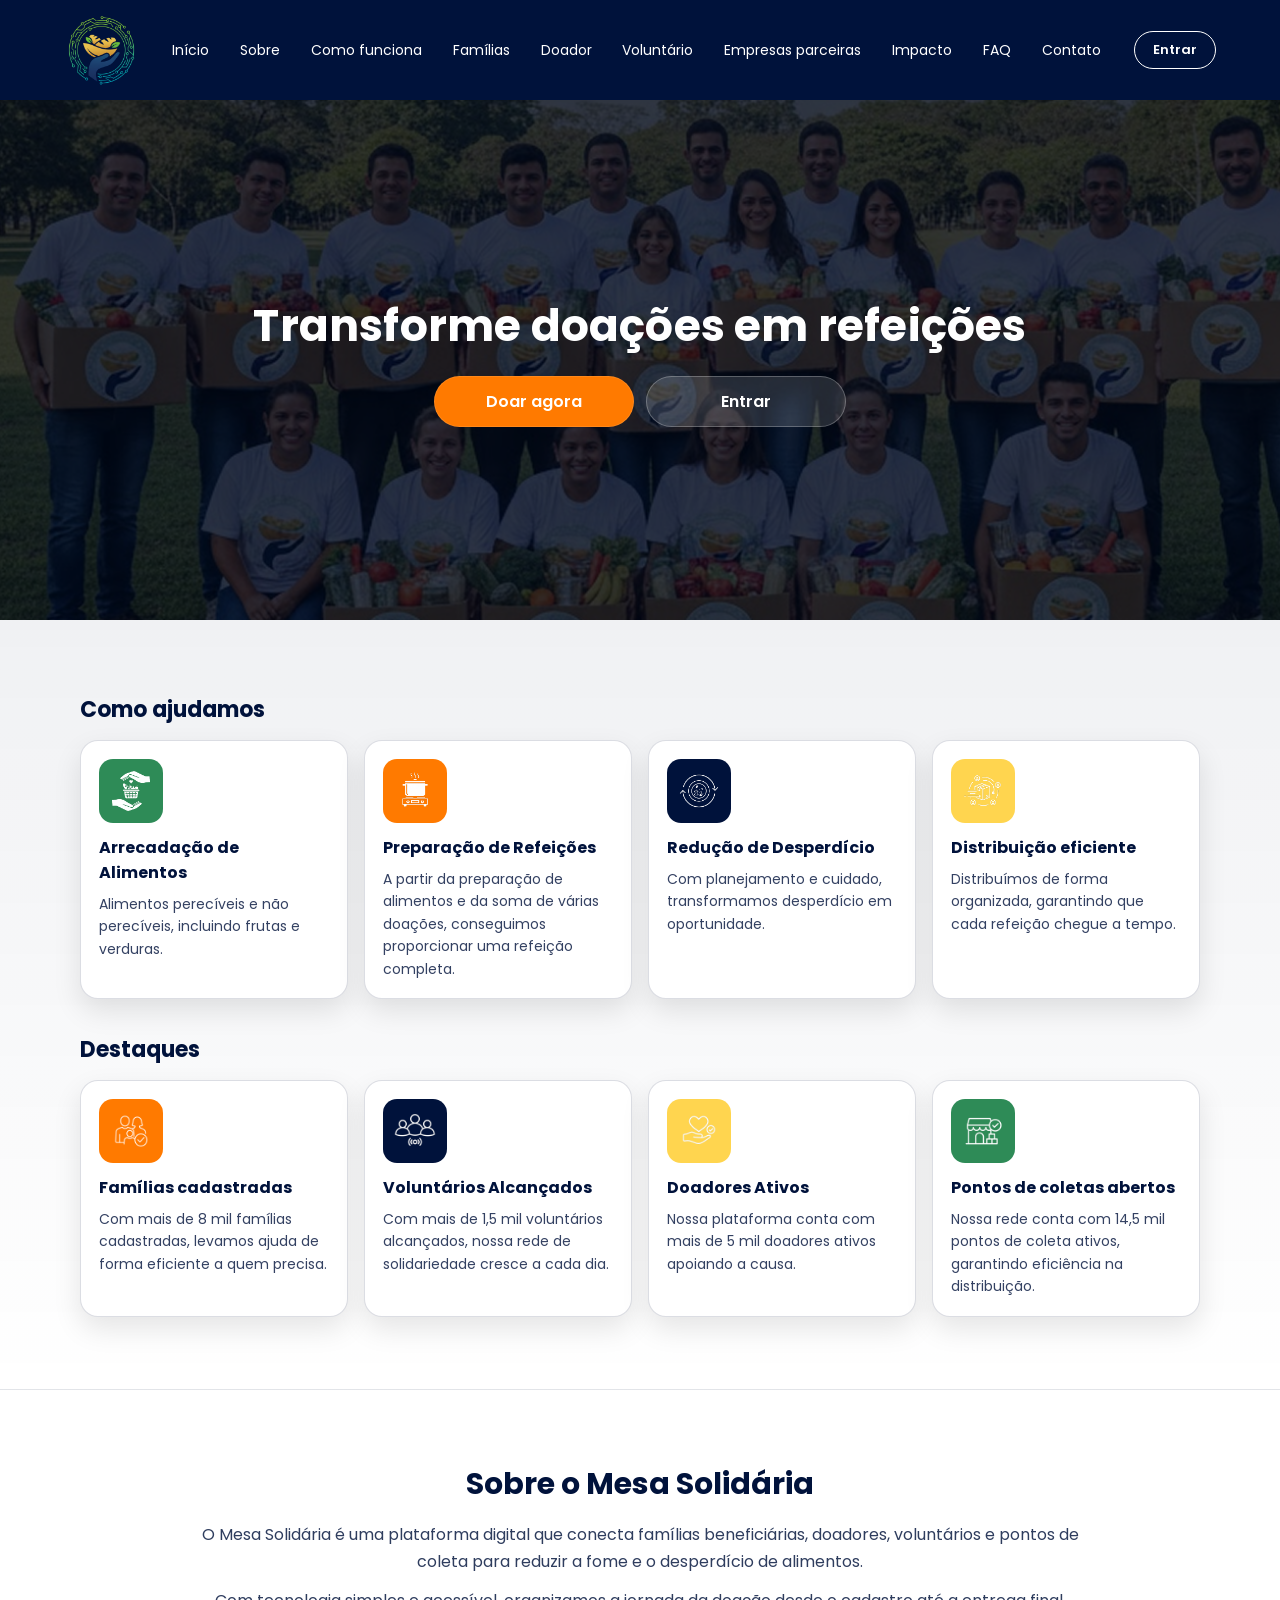
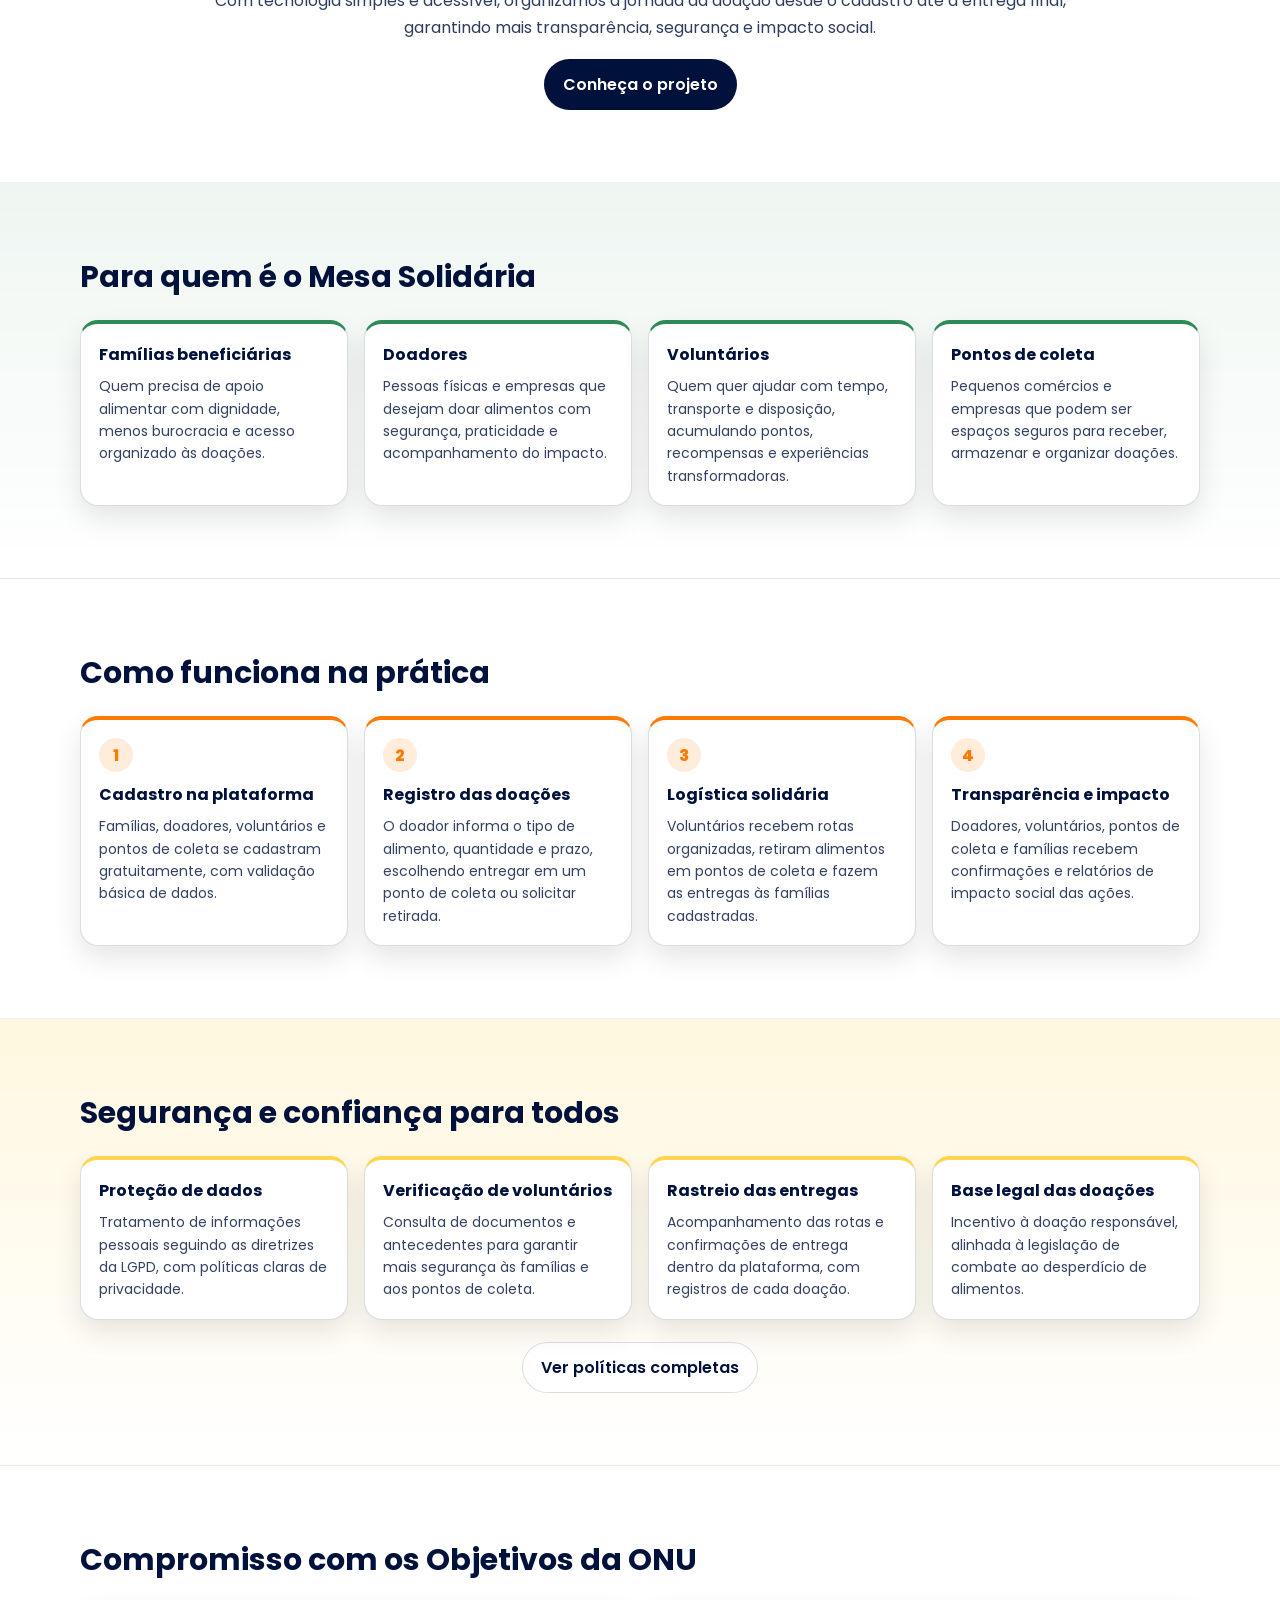
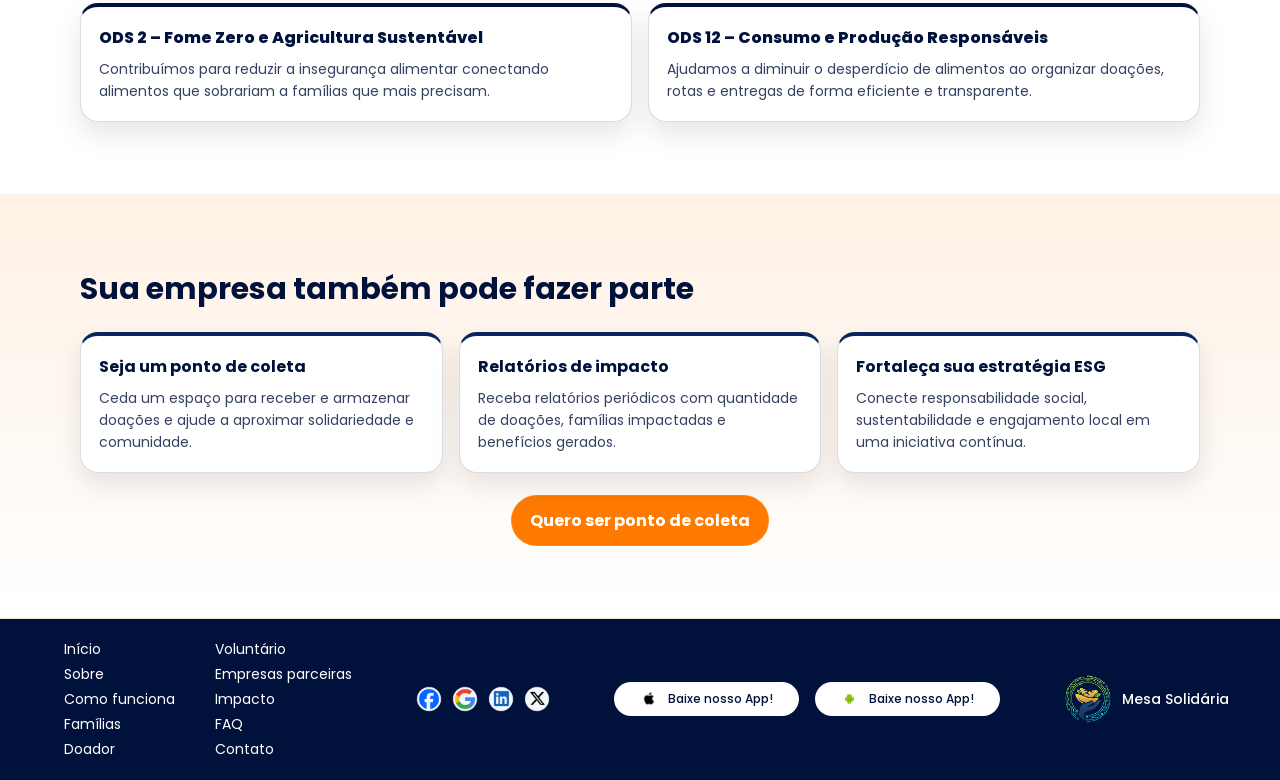
==== index.html @ a97e034a "atualizando" ====
<!DOCTYPE html>
<html lang="pt-br">
  <head>
    <meta charset="UTF-8" />
    <meta name="viewport" content="width=device-width, initial-scale=1.0" />
    <title>Inicio - Mesa Solidária</title>

    <link
      href="https://fonts.googleapis.com/css2?family=Poppins:wght@300;400;500;600;700&display=swap"
      rel="stylesheet"
    />
    <link rel="stylesheet" href="css/navbar.css" />
    <link rel="stylesheet" href="css/inicio.css" />
    <link rel="stylesheet" href="css/footer.css" />
    <link
      rel="icon"
      type="image/svg+xml"
      href="img/MESA SOLIDARIA - LOGO PRINCIPAL.svg"
    />
  </head>

  <body>
    <header class="cabecalho">
      <div class="conteiner-navbar">
        <div class="area-logo">
          <a href="inicio.html">
            <img
              src="img/MESA SOLIDARIA - LOGO PRINCIPAL.svg"
              alt="Logo Mesa Solidária"
              class="imagem-logo"
            />
          </a>
        </div>

        <nav class="menu">
          <a href="index.html" class="item-menu">Início</a>
          <a href="sobre.html" class="item-menu">Sobre</a>
          <a href="comoFunciona.html" class="item-menu">Como funciona</a>

          <a href="familia.html" class="item-menu">Famílias</a>
          <a href="doador.html" class="item-menu">Doador</a>
          <a href="voluntario.html" class="item-menu">Voluntário</a>
          <a href="empresaParceira.html" class="item-menu"
            >Empresas parceiras</a
          >

          <a href="impacto.html" class="item-menu">Impacto</a>
          <a href="faq.html" class="item-menu">FAQ</a>
          <a href="contato.html" class="item-menu">Contato</a>
        </nav>

       <div class="area-botao">
      <a class="botao-entrar" href="login.html">Entrar</a>

      <button class="botao-menu" type="button" aria-label="Abrir menu" aria-expanded="false">
        <span></span>
      </button>
    </div>
  </div>
</header>

    </header>

    <div class="pagina">
      <section class="secao-banner-inicial">
        <div class="fundo-banner-inicial">
          <img
            src="img/banner_inicio.png"
            alt="Grupo de voluntários segurando caixas de alimentos"
            class="imagem-banner-fundo"
          />

          <div class="sobreposicao-banner"></div>

          <div class="conteudo-banner-inicial">
            <h1 class="titulo-banner-inicial">
              Transforme doações em refeições
            </h1>

            <div class="grupo-botoes-banner">
              <a
                href=""
                id="botao-doar-agora"
                class="botao-banner botao-banner-principal"
              >
                Doar agora
              </a>

              <a href="login.html" class="botao-banner botao-banner-secundario">
                Entrar
              </a>
            </div>
          </div>
        </div>
      </section>

      <section class="secao-ajuda-destaques">
        <div class="conteiner-ajuda-destaques">
          <div class="bloco-ajudamos">
            <h2 class="titulo-bloco-ajuda">Como ajudamos</h2>

            <div class="grade-cartoes-ajuda">
              <article class="cartao-ajuda">
                <div class="icone-cartao icone-verde">
                  <img
                    src="img/icone_01.png"
                    alt=""
                    class="imagem-icone-cartao"
                  />
                </div>
                <h3 class="titulo-cartao">Arrecadação de Alimentos</h3>
                <p class="texto-cartao">
                  Alimentos perecíveis e não perecíveis, incluindo frutas e
                  verduras.
                </p>
              </article>

              <article class="cartao-ajuda">
                <div class="icone-cartao icone-laranja">
                  <img
                    src="img/icone_02.png"
                    alt=""
                    class="imagem-icone-cartao"
                  />
                </div>
                <h3 class="titulo-cartao">Preparação de Refeições</h3>
                <p class="texto-cartao">
                  A partir da preparação de alimentos e da soma de várias
                  doações, conseguimos proporcionar uma refeição completa.
                </p>
              </article>

              <article class="cartao-ajuda">
                <div class="icone-cartao icone-azul">
                  <img
                    src="img/icone_03.png"
                    alt=""
                    class="imagem-icone-cartao"
                  />
                </div>
                <h3 class="titulo-cartao">Redução de Desperdício</h3>
                <p class="texto-cartao">
                  Com planejamento e cuidado, transformamos desperdício em
                  oportunidade.
                </p>
              </article>

              <article class="cartao-ajuda">
                <div class="icone-cartao icone-amarelo">
                  <img
                    src="img/icone_04.png"
                    alt=""
                    class="imagem-icone-cartao"
                  />
                </div>
                <h3 class="titulo-cartao">Distribuição eficiente</h3>
                <p class="texto-cartao">
                  Distribuímos de forma organizada, garantindo que cada refeição
                  chegue a tempo.
                </p>
              </article>
            </div>
          </div>

          <div class="bloco-destaques">
            <h2 class="titulo-bloco-ajuda">Destaques</h2>

            <div class="grade-cartoes-ajuda">
              <article class="cartao-ajuda">
                <div class="icone-cartao icone-laranja">
                  <img
                    src="img/icone_05.png"
                    alt=""
                    class="imagem-icone-cartao"
                  />
                </div>
                <h3 class="titulo-cartao">Famílias cadastradas</h3>
                <p class="texto-cartao">
                  Com mais de 8 mil famílias cadastradas, levamos ajuda de forma
                  eficiente a quem precisa.
                </p>
              </article>

              <article class="cartao-ajuda">
                <div class="icone-cartao icone-azul">
                  <img
                    src="img/icone_06.png"
                    alt=""
                    class="imagem-icone-cartao"
                  />
                </div>
                <h3 class="titulo-cartao">Voluntários Alcançados</h3>
                <p class="texto-cartao">
                  Com mais de 1,5 mil voluntários alcançados, nossa rede de
                  solidariedade cresce a cada dia.
                </p>
              </article>

              <article class="cartao-ajuda">
                <div class="icone-cartao icone-amarelo">
                  <img
                    src="img/icone_07.png"
                    alt=""
                    class="imagem-icone-cartao"
                  />
                </div>
                <h3 class="titulo-cartao">Doadores Ativos</h3>
                <p class="texto-cartao">
                  Nossa plataforma conta com mais de 5 mil doadores ativos
                  apoiando a causa.
                </p>
              </article>

              <article class="cartao-ajuda">
                <div class="icone-cartao icone-verde">
                  <img
                    src="img/icone_08.png"
                    alt=""
                    class="imagem-icone-cartao"
                  />
                </div>
                <h3 class="titulo-cartao">Pontos de coletas abertos</h3>
                <p class="texto-cartao">
                  Nossa rede conta com 14,5 mil pontos de coleta ativos,
                  garantindo eficiência na distribuição.
                </p>
              </article>
            </div>
          </div>
        </div>
      </section>

      <section class="secao-sobre-mesa" id="doar">
        <div class="conteiner-sobre-mesa">
          <h2 class="titulo-secao">Sobre o Mesa Solidária</h2>

          <p class="texto-sobre-mesa">
            O Mesa Solidária é uma plataforma digital que conecta famílias
            beneficiárias, doadores, voluntários e pontos de coleta para reduzir
            a fome e o desperdício de alimentos.
          </p>

          <p class="texto-sobre-mesa">
            Com tecnologia simples e acessível, organizamos a jornada da doação
            desde o cadastro até a entrega final, garantindo mais transparência,
            segurança e impacto social.
          </p>

          <div class="area-botao-sobre">
            <a href="sobre.html" class="botao-sobre-mesa">
              Conheça o projeto
            </a>
          </div>
        </div>
      </section>

      <section class="secao-publicos">
        <div class="conteiner-publicos">
          <h2 class="titulo-secao">Para quem é o Mesa Solidária</h2>

          <div class="grade-publicos">
            <article class="cartao-publico">
              <h3 class="titulo-cartao-publico">Famílias beneficiárias</h3>
              <p class="texto-cartao-publico">
                Quem precisa de apoio alimentar com dignidade, menos burocracia
                e acesso organizado às doações.
              </p>
            </article>

            <article class="cartao-publico">
              <h3 class="titulo-cartao-publico">Doadores</h3>
              <p class="texto-cartao-publico">
                Pessoas físicas e empresas que desejam doar alimentos com
                segurança, praticidade e acompanhamento do impacto.
              </p>
            </article>

            <article class="cartao-publico">
              <h3 class="titulo-cartao-publico">Voluntários</h3>
              <p class="texto-cartao-publico">
                Quem quer ajudar com tempo, transporte e disposição, acumulando
                pontos, recompensas e experiências transformadoras.
              </p>
            </article>

            <article class="cartao-publico">
              <h3 class="titulo-cartao-publico">Pontos de coleta</h3>
              <p class="texto-cartao-publico">
                Pequenos comércios e empresas que podem ser espaços seguros para
                receber, armazenar e organizar doações.
              </p>
            </article>
          </div>
        </div>
      </section>

      <section class="secao-como-funciona">
        <div class="conteiner-como-funciona">
          <h2 class="titulo-secao">Como funciona na prática</h2>

          <div class="grade-passos-funcionamento">
            <article class="cartao-passo-funcionamento">
              <span class="etapa-passo">1</span>
              <h3 class="titulo-passo-funcionamento">Cadastro na plataforma</h3>
              <p class="texto-passo-funcionamento">
                Famílias, doadores, voluntários e pontos de coleta se cadastram
                gratuitamente, com validação básica de dados.
              </p>
            </article>

            <article class="cartao-passo-funcionamento">
              <span class="etapa-passo">2</span>
              <h3 class="titulo-passo-funcionamento">Registro das doações</h3>
              <p class="texto-passo-funcionamento">
                O doador informa o tipo de alimento, quantidade e prazo,
                escolhendo entregar em um ponto de coleta ou solicitar retirada.
              </p>
            </article>

            <article class="cartao-passo-funcionamento">
              <span class="etapa-passo">3</span>
              <h3 class="titulo-passo-funcionamento">Logística solidária</h3>
              <p class="texto-passo-funcionamento">
                Voluntários recebem rotas organizadas, retiram alimentos em
                pontos de coleta e fazem as entregas às famílias cadastradas.
              </p>
            </article>

            <article class="cartao-passo-funcionamento">
              <span class="etapa-passo">4</span>
              <h3 class="titulo-passo-funcionamento">
                Transparência e impacto
              </h3>
              <p class="texto-passo-funcionamento">
                Doadores, voluntários, pontos de coleta e famílias recebem
                confirmações e relatórios de impacto social das ações.
              </p>
            </article>
          </div>
        </div>
      </section>

      <section class="secao-seguranca">
        <div class="conteiner-seguranca">
          <h2 class="titulo-secao">Segurança e confiança para todos</h2>

          <div class="grade-seguranca">
            <article class="cartao-seguranca">
              <h3 class="titulo-cartao-seguranca">Proteção de dados</h3>
              <p class="texto-cartao-seguranca">
                Tratamento de informações pessoais seguindo as diretrizes da
                LGPD, com políticas claras de privacidade.
              </p>
            </article>

            <article class="cartao-seguranca">
              <h3 class="titulo-cartao-seguranca">
                Verificação de voluntários
              </h3>
              <p class="texto-cartao-seguranca">
                Consulta de documentos e antecedentes para garantir mais
                segurança às famílias e aos pontos de coleta.
              </p>
            </article>

            <article class="cartao-seguranca">
              <h3 class="titulo-cartao-seguranca">Rastreio das entregas</h3>
              <p class="texto-cartao-seguranca">
                Acompanhamento das rotas e confirmações de entrega dentro da
                plataforma, com registros de cada doação.
              </p>
            </article>

            <article class="cartao-seguranca">
              <h3 class="titulo-cartao-seguranca">Base legal das doações</h3>
              <p class="texto-cartao-seguranca">
                Incentivo à doação responsável, alinhada à legislação de combate
                ao desperdício de alimentos.
              </p>
            </article>
          </div>

          <div class="area-botao-politicas">
            <a href="faq.html" class="botao-politicas">
              Ver políticas completas
            </a>
          </div>
        </div>
      </section>

      <section class="secao-ods">
        <div class="conteiner-ods">
          <h2 class="titulo-secao">Compromisso com os Objetivos da ONU</h2>

          <div class="grade-ods">
            <article class="cartao-ods">
              <h3 class="titulo-cartao-ods">
                ODS 2 – Fome Zero e Agricultura Sustentável
              </h3>
              <p class="texto-cartao-ods">
                Contribuímos para reduzir a insegurança alimentar conectando
                alimentos que sobrariam a famílias que mais precisam.
              </p>
            </article>

            <article class="cartao-ods">
              <h3 class="titulo-cartao-ods">
                ODS 12 – Consumo e Produção Responsáveis
              </h3>
              <p class="texto-cartao-ods">
                Ajudamos a diminuir o desperdício de alimentos ao organizar
                doações, rotas e entregas de forma eficiente e transparente.
              </p>
            </article>
          </div>
        </div>
      </section>

      <section class="secao-empresas" id="entrar">
        <div class="conteiner-empresas">
          <h2 class="titulo-secao">Sua empresa também pode fazer parte</h2>

          <div class="grade-empresas">
            <article class="cartao-empresa">
              <h3 class="titulo-cartao-empresa">Seja um ponto de coleta</h3>
              <p class="texto-cartao-empresa">
                Ceda um espaço para receber e armazenar doações e ajude a
                aproximar solidariedade e comunidade.
              </p>
            </article>

            <article class="cartao-empresa">
              <h3 class="titulo-cartao-empresa">Relatórios de impacto</h3>
              <p class="texto-cartao-empresa">
                Receba relatórios periódicos com quantidade de doações, famílias
                impactadas e benefícios gerados.
              </p>
            </article>

            <article class="cartao-empresa">
              <h3 class="titulo-cartao-empresa">
                Fortaleça sua estratégia ESG
              </h3>
              <p class="texto-cartao-empresa">
                Conecte responsabilidade social, sustentabilidade e engajamento
                local em uma iniciativa contínua.
              </p>
            </article>
          </div>

          <div class="area-botao-empresas">
            <a href="empresaParceira.html" class="botao-empresas">
              Quero ser ponto de coleta
            </a>
          </div>
        </div>
      </section>
    </div>

    <footer class="rodape">
      <div class="conteiner-rodape">
        <div class="bloco-links">
          <div class="coluna-links">
            <a href="../../inicio.html" class="item-menu">Início</a>
            <a href="../../Sobre/sobre.html" class="item-menu">Sobre</a>
            <a href="../../Como_Funciona/como_funciona.html" class="item-menu">
              Como funciona
            </a>
            <a href="../../Familia/familia.html" class="item-menu">Famílias</a>
            <a href="../../doar/doar.html" class="item-menu">Doador</a>
          </div>

          <div class="coluna-links">
            <a href="../../voluntario/voluntario.html" class="item-menu">
              Voluntário
            </a>
            <a
              href="../../Empresa Parceira/empresa_parceira.html"
              class="item-menu"
            >
              Empresas parceiras
            </a>
            <a href="../../impacto/impacto.html" class="item-menu">Impacto</a>
            <a href="../../FAQ/faq.html" class="item-menu">FAQ</a>
            <a href="../../Contato/contato.html" class="item-menu">Contato</a>
          </div>
        </div>

        <div class="linha-vertical"></div>

        <div class="bloco-sociais">
          <a href="#" class="link-social">
            <img src="img/FACEBOOK.png" alt="Facebook" class="icone-social" />
          </a>
          <a href="#" class="link-social">
            <img src="img/GOOGLE.png" alt="Google" class="icone-social" />
          </a>
          <a href="#" class="link-social">
            <img src="img/LINKEDIN.png" alt="LinkedIn" class="icone-social" />
          </a>
          <a href="#" class="link-social">
            <img src="img/X.png" alt="X" class="icone-social" />
          </a>
        </div>

        <div class="linha-vertical"></div>

        <div class="bloco-apps">
          <button class="botao-app">
            <img src="img/apple.png" alt="Apple" class="icone-app" />
            <span class="texto-botao-app">Baixe nosso App!</span>
          </button>

          <button class="botao-app">
            <img src="img/android.png" alt="Android" class="icone-app" />
            <span class="texto-botao-app">Baixe nosso App!</span>
          </button>
        </div>

        <div class="linha-vertical"></div>

        <div class="bloco-logo-rodape">
          <img src="img/logo.png" alt="Mesa Solidária" class="logo-rodape" />
          <span class="texto-logo-rodape">Mesa Solidária</span>
        </div>
      </div>
    </footer>

    <script src="js/inicio.js"></script>
  </body>
</html>
---- css/navbar.css ----
html,
body {
    width: 100%;
}

:root {
    --altura-cabecalho: 100px;
}

* {
    font-family: "Poppins", sans-serif;
    box-sizing: border-box;
}

body {
    margin: 0;
    padding-top: var(--altura-cabecalho);
}

.cabecalho {
    background-color: #00123B;
    height: var(--altura-cabecalho);
    display: flex;
    align-items: center;
    justify-content: center;
    position: fixed;
    top: 0;
    left: 0;
    width: 100%;
    z-index: 1000;

    overflow-x: visible;
}

.conteiner-navbar {
    width: 100%;
    max-width: 1200px;
    display: flex;
    align-items: center;
    justify-content: space-between;
    padding: 0 24px;
    min-width: 0;
}

.area-logo {
    display: flex;
    align-items: center;
    flex-shrink: 0;
}

.imagem-logo {
    height: 75px;
    object-fit: contain;
    display: block;
}

.menu {
    display: flex;
    align-items: center;
    flex: 1;
    justify-content: space-evenly;
    gap: 28px;
    margin: 0 40px;
    min-width: 0;
}

.item-menu {
    color: #FFFFFF;
    font-size: 15px;
    text-decoration: none;
    white-space: nowrap;
    font-weight: 400;
}

.item-menu:hover {
    opacity: 0.8;
}

.area-botao {
    display: flex;
    align-items: center;
    justify-content: flex-end;
    gap: 12px;
    flex-shrink: 0;
}

.botao-entrar {
    background-color: transparent;
    color: #FFFFFF;
    border: 1.8px solid #FFFFFF;
    border-radius: 999px;
    padding: 8px 26px;
    font-size: 13px;
    font-weight: 600;
    cursor: pointer;
    transition: 0.2s ease;

    display: inline-flex;
    align-items: center;
    justify-content: center;
    text-decoration: none;
}

.botao-entrar:hover {
    background-color: #2E8B57;
    border-color: #2E8B57;
    color: #FFFFFF;
    box-shadow: 0 6px 18px rgba(0, 0, 0, 0.25);
}

.botao-entrar:focus-visible {
    outline: 2px solid #FFD54F;
    outline-offset: 2px;
}

.botao-menu {
    display: none;
    /* aparece só no responsivo */
    align-items: center;
    justify-content: center;
    width: 44px;
    height: 44px;
    border: 1.8px solid rgba(255, 255, 255, 0.55);
    background: transparent;
    border-radius: 12px;
    cursor: pointer;
}

.botao-menu span {
    width: 20px;
    height: 2px;
    background: #FFFFFF;
    position: relative;
    display: block;
    border-radius: 999px;
}

.botao-menu span::before,
.botao-menu span::after {
    content: "";
    position: absolute;
    left: 0;
    width: 20px;
    height: 2px;
    background: #FFFFFF;
    border-radius: 999px;
}

.botao-menu span::before {
    top: -6px;
}

.botao-menu span::after {
    top: 6px;
}

@media (max-width: 1600px) {
    .menu {
        gap: 16px;
        margin: 0 18px;
    }

    .item-menu {
        font-size: 14px;
    }

    .botao-entrar {
        padding: 8px 18px;
    }
}

@media (max-width: 1200px) {

    html,
    body {
        overflow-x: hidden;
        /* evita arrastar pro lado */
    }

    .cabecalho {
        overflow-x: clip;
        /* corta qualquer sobra no responsivo */
    }

    :root {
        --altura-cabecalho: 90px;
    }

    .conteiner-navbar {
        padding: 0 16px;
    }

    .imagem-logo {
        height: 64px;
    }

    .botao-menu {
        display: inline-flex;
    }

    /* some o menu horizontal */
    .menu {
        display: none;
        margin: 0;
    }

    /* menu aberto vira painel */
    .menu.ativo {
        display: flex;
        position: fixed;
        top: var(--altura-cabecalho);
        left: 0;
        right: 0;
        width: 100%;
        z-index: 1100;

        flex-direction: column;
        align-items: flex-start;
        gap: 10px;

        padding: 14px 16px;
        background: #00123B;
        border-top: 1px solid rgba(255, 255, 255, 0.12);

        max-height: calc(100vh - var(--altura-cabecalho));
        overflow-y: auto;
    }

    .menu.ativo .item-menu {
        width: 100%;
        padding: 10px 12px;
        border-radius: 12px;
        white-space: normal;
        font-size: 15px;
    }

    .menu.ativo .item-menu:hover {
        background: rgba(255, 255, 255, 0.10);
        opacity: 1;
    }

    .botao-entrar {
        padding: 8px 18px;
    }
}

@media (max-width: 600px) {
    :root {
        --altura-cabecalho: 80px;
    }

    .imagem-logo {
        height: 56px;
    }

    .botao-entrar {
        padding: 8px 14px;
        font-size: 12px;
    }

    .botao-menu {
        width: 42px;
        height: 42px;
    }
}
---- css/inicio.css ----
:root{
  --azul:#00123B;--azul-2:#0A245F;--verde:#2E8B57;--laranja:#FF7A00;--amarelo:#FFD54F;
  --fundo:#FFF;--texto:#00123B;--borda:rgba(0,18,59,.14);--sombra:0 12px 28px rgba(0,0,0,.10);
  --tinta-azul:rgba(0,18,59,.06);--tinta-verde:rgba(46,139,87,.08);--tinta-laranja:rgba(255,122,0,.10);--tinta-amarelo:rgba(255,213,79,.18);
}

html{scroll-behavior:smooth;scroll-padding-top:80px}
body{margin:0;font-family:"Poppins",sans-serif;color:var(--texto);background:var(--fundo)}
.pagina,.secao-banner-inicial{width:100%}

.fundo-banner-inicial{position:relative;width:100%;min-height:520px;display:flex;align-items:center;justify-content:center;overflow:hidden}
.imagem-banner-fundo{position:absolute;inset:0;width:100%;height:100%;object-fit:cover}
.sobreposicao-banner{position:absolute;inset:0;background:rgba(0,0,0,.5)}
.conteudo-banner-inicial{position:relative;z-index:2;width:min(1120px,calc(100% - 48px));text-align:center;color:#fff;padding:64px 0}
.titulo-banner-inicial{margin:0 0 18px;font-size:clamp(28px,5vw,44px);font-weight:700;letter-spacing:.2px}
.grupo-botoes-banner{display:flex;gap:12px;justify-content:center;flex-wrap:wrap;margin-top:16px}
.botao-banner{width:200px;display:inline-flex;align-items:center;justify-content:center;padding:12px 18px;border-radius:999px;text-decoration:none;font-weight:600;transition:transform .18s ease,background-color .18s ease,color .18s ease;border:1px solid rgba(255,255,255,.25)}
.botao-banner:hover{transform:translateY(-1px)}
.botao-banner-principal{background:var(--laranja);color:#fff;border-color:rgba(255,255,255,.1)}
.botao-banner-principal:hover{background:#e86f00}
.botao-banner-secundario{background:rgba(255,255,255,.14);color:#fff}
.botao-banner-secundario:hover{background:rgba(0,18,59,.06)}

.titulo-secao{margin:0 0 14px;font-size:clamp(22px,3vw,30px);font-weight:700;color:var(--azul)}
.texto-secao,.texto-sobre-mesa{margin:0 0 12px;line-height:1.7;color:rgba(0,18,59,.82)}

.secao-ajuda-destaques,.secao-publicos,.secao-seguranca,.secao-empresas{
  padding:72px 0;background-color:transparent;
  border-top:1px solid rgba(0,18,59,.06);border-bottom:1px solid rgba(0,18,59,.06)
}
.secao-ajuda-destaques{background-image:linear-gradient(180deg,var(--tinta-azul),rgba(255,255,255,0))}
.secao-publicos{background-image:linear-gradient(180deg,var(--tinta-verde),rgba(255,255,255,0))}
.secao-seguranca{background-image:linear-gradient(180deg,var(--tinta-amarelo),rgba(255,255,255,0))}
.secao-empresas{background-image:linear-gradient(180deg,var(--tinta-laranja),rgba(255,255,255,0))}

.secao-sobre-mesa,.secao-como-funciona,.secao-ods{padding:72px 0}

.conteiner-ajuda-destaques,.conteiner-publicos,.conteiner-como-funciona,.conteiner-seguranca,.conteiner-ods,.conteiner-empresas{
  width:min(1120px,calc(100% - 48px));margin:0 auto
}
.conteiner-ajuda-destaques{display:grid;grid-template-columns:1fr;gap:34px}
.conteiner-sobre-mesa{width:min(900px,calc(100% - 48px));margin:0 auto;text-align:center}

.titulo-bloco-ajuda{margin:0 0 14px;font-size:22px;font-weight:700;color:var(--azul)}

.grade-cartoes-ajuda,.grade-publicos,.grade-passos-funcionamento,.grade-seguranca{
  margin-top:20px;display:grid;grid-template-columns:repeat(4,minmax(0,1fr));gap:16px
}
.grade-cartoes-ajuda{margin-top:0}
.grade-ods{margin-top:20px;display:grid;grid-template-columns:repeat(2,minmax(0,1fr));gap:16px}
.grade-empresas{margin-top:20px;display:grid;grid-template-columns:repeat(3,minmax(0,1fr));gap:16px}

.cartao-ajuda,.cartao-publico,.cartao-passo-funcionamento,.cartao-seguranca,.cartao-ods,.cartao-empresa{
  background:#fff;border-radius:18px;padding:18px;border:1px solid var(--borda);box-shadow:var(--sombra);
  transition:transform .2s ease,box-shadow .2s ease
}
.cartao-ajuda{cursor:pointer;position:relative;overflow:hidden;transform-style:preserve-3d}
.cartao-ajuda:hover,.cartao-publico:hover,.cartao-passo-funcionamento:hover,.cartao-seguranca:hover,.cartao-empresa:hover{
  transform:translateY(-2px);box-shadow:0 18px 40px rgba(0,0,0,.10)
}

.cartao-publico{border-top:4px solid var(--verde)}
.cartao-passo-funcionamento{border-top:4px solid var(--laranja)}
.cartao-seguranca{border-top:4px solid var(--amarelo)}
.cartao-ods{border-top:4px solid var(--azul)}
.cartao-empresa{border-top:4px solid var(--azul-2)}

.icone-cartao{
  width:64px;height:64px;border-radius:14px;display:flex;align-items:center;justify-content:center;
  padding:0;line-height:0;overflow:hidden;margin-bottom:12px
}
.icone-verde{background:var(--verde)!important}
.icone-laranja{background:var(--laranja)!important}
.icone-azul{background:var(--azul)!important}
.icone-amarelo{background:var(--amarelo)!important}
.imagem-icone-cartao{width:52px;height:52px;display:block;object-fit:contain}

.titulo-cartao,.titulo-cartao-publico,.titulo-passo-funcionamento,.titulo-cartao-seguranca,.titulo-cartao-empresa{
  margin:0 0 8px;font-size:16px;font-weight:700;color:var(--azul)
}
.titulo-cartao-ods{margin:0 0 8px;font-size:16px;font-weight:800;color:var(--azul)}
.texto-cartao,.texto-cartao-publico,.texto-passo-funcionamento,.texto-cartao-seguranca,.texto-cartao-ods,.texto-cartao-empresa{
  margin:0;line-height:1.6;color:rgba(0,18,59,.80);font-size:14px
}

.cartao-ajuda.virado{transform:rotateY(180deg)}

.area-botao-sobre{margin-top:18px}
.botao-sobre-mesa{
  display:inline-flex;align-items:center;justify-content:center;padding:12px 18px;border-radius:999px;
  background:var(--azul);color:#fff;text-decoration:none;font-weight:600;border:1px solid rgba(0,18,59,.10);
  transition:transform .18s ease,background-color .18s ease
}
.botao-sobre-mesa:hover{transform:translateY(-1px);background:var(--azul-2)}

.etapa-passo{
  display:inline-flex;width:34px;height:34px;border-radius:999px;align-items:center;justify-content:center;
  font-weight:800;background:rgba(255,122,0,.14);color:var(--laranja);margin-bottom:10px
}

.area-botao-politicas,.area-botao-empresas{margin-top:22px;text-align:center}
.botao-politicas{
  display:inline-flex;align-items:center;justify-content:center;padding:12px 18px;border-radius:999px;
  text-decoration:none;font-weight:600;border:1px solid var(--borda);color:var(--azul);background:#fff;
  transition:transform .18s ease,background-color .18s ease
}
.botao-politicas:hover{transform:translateY(-1px);background:rgba(0,18,59,.06)}
.botao-empresas{
  display:inline-flex;align-items:center;justify-content:center;padding:12px 18px;border-radius:999px;
  background:var(--laranja);color:#fff;text-decoration:none;font-weight:700;border:1px solid rgba(255,255,255,.10);
  transition:transform .18s ease,background-color .18s ease
}
.botao-empresas:hover{transform:translateY(-1px);background:#e86f00}

.cartao-ajuda,.cartao-publico,.cartao-passo-funcionamento,.cartao-seguranca,.cartao-ods,.cartao-empresa{
  opacity:0;transform:translateY(14px);transition:opacity .55s ease,transform .55s ease
}
.visivel{opacity:1!important;transform:translateY(0)!important}

.confete{position:absolute;width:10px;height:10px;border-radius:3px;pointer-events:none;animation:confete-explodir .8s ease-out forwards}
@keyframes confete-explodir{to{transform:translate(var(--confete-x),var(--confete-y)) rotate(var(--confete-rotacao));opacity:0}}

a:focus-visible,button:focus-visible{outline:3px solid rgba(255,122,0,.45);outline-offset:3px;border-radius:999px}

@media (min-width:601px) and (max-width:1024px){
  .conteudo-banner-inicial{padding:56px 0}
  .conteiner-ajuda-destaques,.conteiner-publicos,.conteiner-como-funciona,.conteiner-seguranca,.conteiner-ods,.conteiner-empresas{width:min(1120px,calc(100% - 40px))}
  .secao-ajuda-destaques,.secao-sobre-mesa,.secao-publicos,.secao-como-funciona,.secao-seguranca,.secao-ods,.secao-empresas{padding:56px 0}
  .grade-cartoes-ajuda,.grade-publicos,.grade-passos-funcionamento,.grade-seguranca{grid-template-columns:repeat(2,minmax(0,1fr))}
  .grade-empresas{grid-template-columns:repeat(2,minmax(0,1fr))}
  .grade-ods{grid-template-columns:repeat(2,minmax(0,1fr))}
}

@media (max-width:600px){
  html{scroll-padding-top:72px}
  .conteudo-banner-inicial{width:calc(100% - 32px);padding:44px 0}
  .fundo-banner-inicial{min-height:420px}
  .grupo-botoes-banner{flex-direction:column;align-items:center;gap:10px}
  .botao-banner{width:min(320px,100%)}
  .conteiner-ajuda-destaques,.conteiner-publicos,.conteiner-como-funciona,.conteiner-seguranca,.conteiner-ods,.conteiner-empresas,.conteiner-sobre-mesa{width:calc(100% - 32px)}
  .secao-ajuda-destaques,.secao-sobre-mesa,.secao-publicos,.secao-como-funciona,.secao-seguranca,.secao-ods,.secao-empresas{padding:44px 0}
  .grade-cartoes-ajuda,.grade-publicos,.grade-passos-funcionamento,.grade-seguranca,.grade-empresas,.grade-ods{grid-template-columns:1fr;gap:12px}
  .cartao-ajuda,.cartao-publico,.cartao-passo-funcionamento,.cartao-seguranca,.cartao-ods,.cartao-empresa{padding:16px;border-radius:16px}
  .icone-cartao{width:56px;height:56px}
  .imagem-icone-cartao{width:28px;height:28px}
}
---- css/footer.css ----
html,
body {
    height: 100%;
    margin: 0;
}

.pagina {
    min-height: 100vh;
    display: flex;
    flex-direction: column;
}

/* FOOTER */

.rodape {
    margin-top: auto;
    background-color: #00123B;
    padding: 20px 0;
}

.conteiner-rodape {
    max-width: 1200px;
    margin: 0 auto;
    display: flex;
    align-items: center;
    justify-content: space-between;
    gap: 32px;
    padding: 0 24px;
}

.bloco-links {
    display: flex;
    gap: 40px;
    color: #FFFFFF;
    font-size: 12px;
}

.coluna-links {
    display: flex;
    flex-direction: column;
    gap: 4px;
}

.link-rodape {
    color: #FFFFFF;
    text-decoration: none;
    font-size: 12px;
}

.link-rodape:hover {
    opacity: 0.8;
}

.linha-vertical {
    width: 1px;
    height: 56px;
    background-color: rgba(255, 255, 255, 0.25);
}

.bloco-sociais {
    display: flex;
    align-items: center;
    gap: 10px;
}

.link-social {
    display: inline-flex;
}

.icone-social {
    width: 26px;
    height: 26px;
    border-radius: 50%;
    object-fit: cover;
}

.bloco-apps {
    display: flex;
    align-items: center;
    gap: 16px;
}

.botao-app {
    display: inline-flex;
    align-items: center;
    gap: 10px;
    padding: 8px 26px;
    border-radius: 999px;
    border: none;
    background-color: #FFFFFF;
    cursor: pointer;
}

.icone-app {
    width: 18px;
    height: 18px;
    object-fit: contain;
}

.texto-botao-app {
    font-size: 12px;
    font-weight: 500;
    color: #00123B;
    white-space: nowrap;
}

.bloco-logo-rodape {
    display: flex;
    align-items: center;
    gap: 10px;
}

.logo-rodape {
    width: 48px;
    height: 48px;
    object-fit: contain;
}

.texto-logo-rodape {
    color: #FFFFFF;
    font-size: 14px;
    font-weight: 500;
    white-space: nowrap;
}
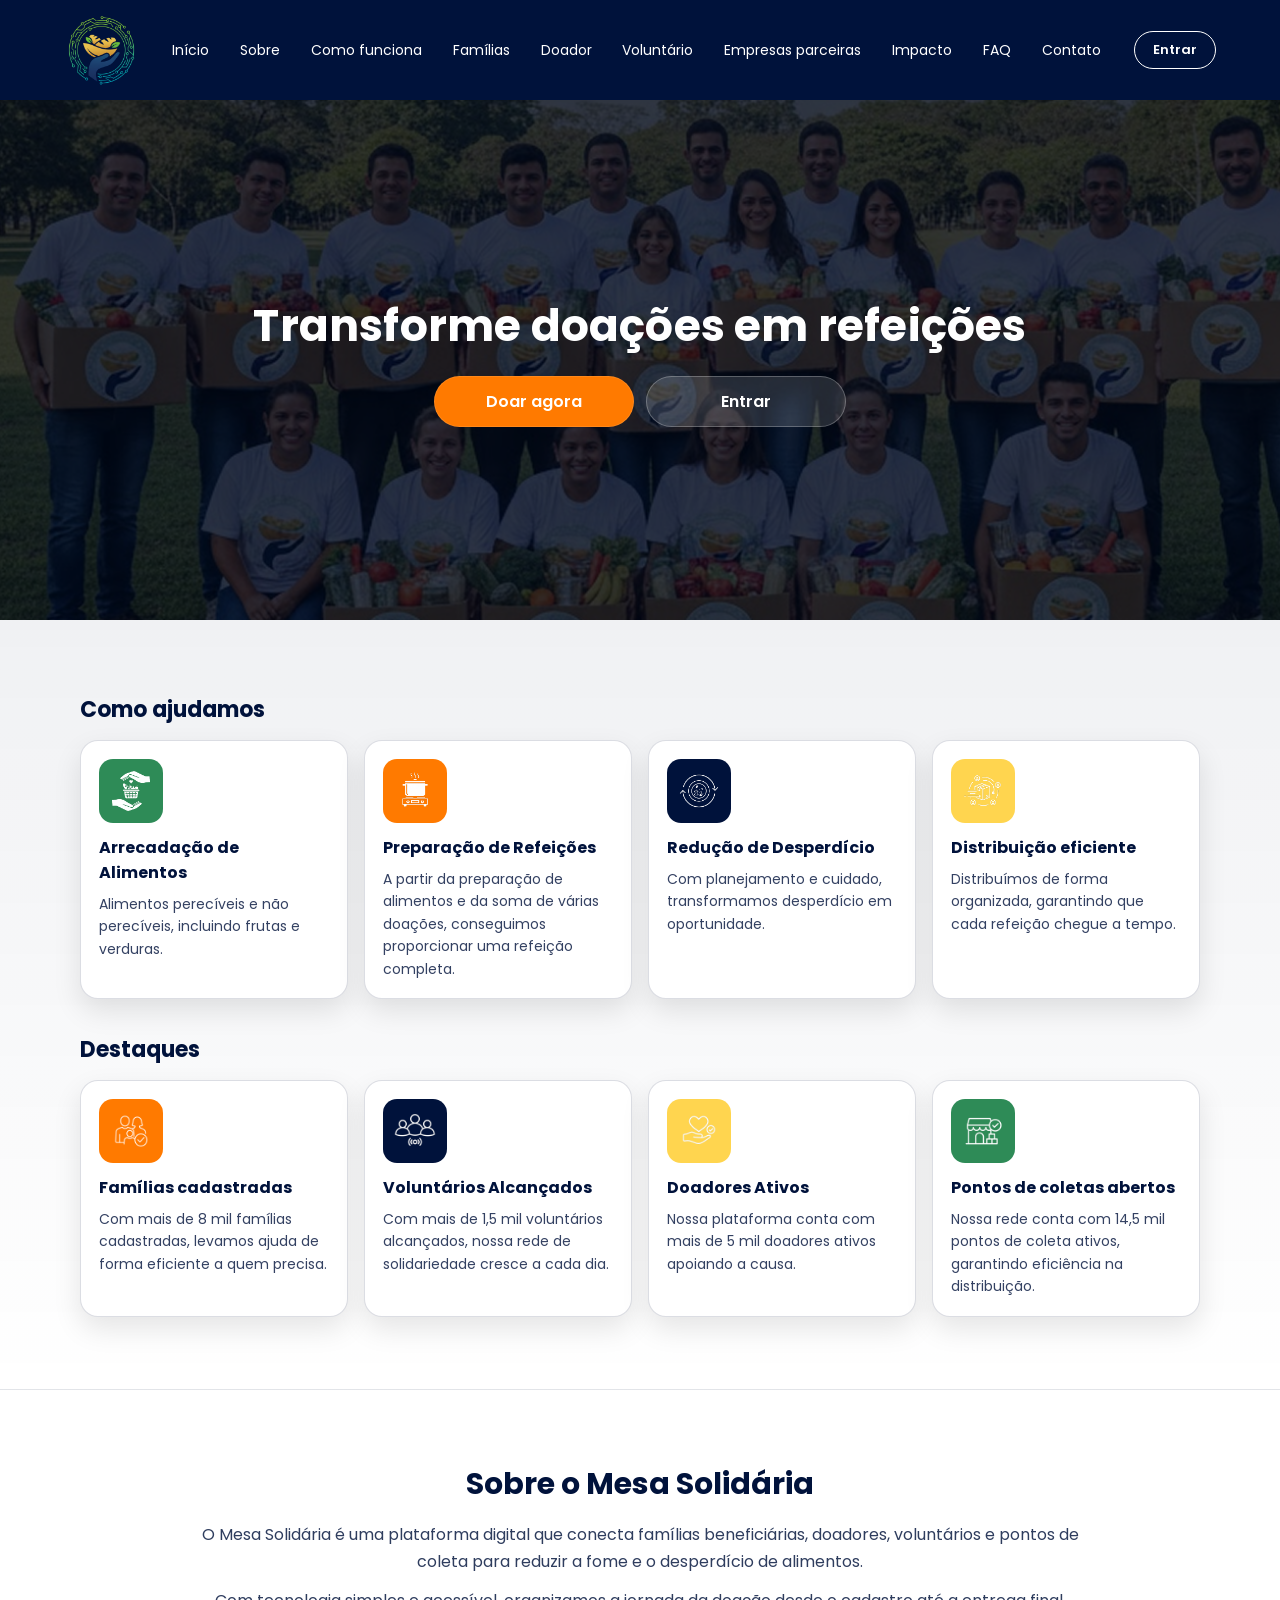
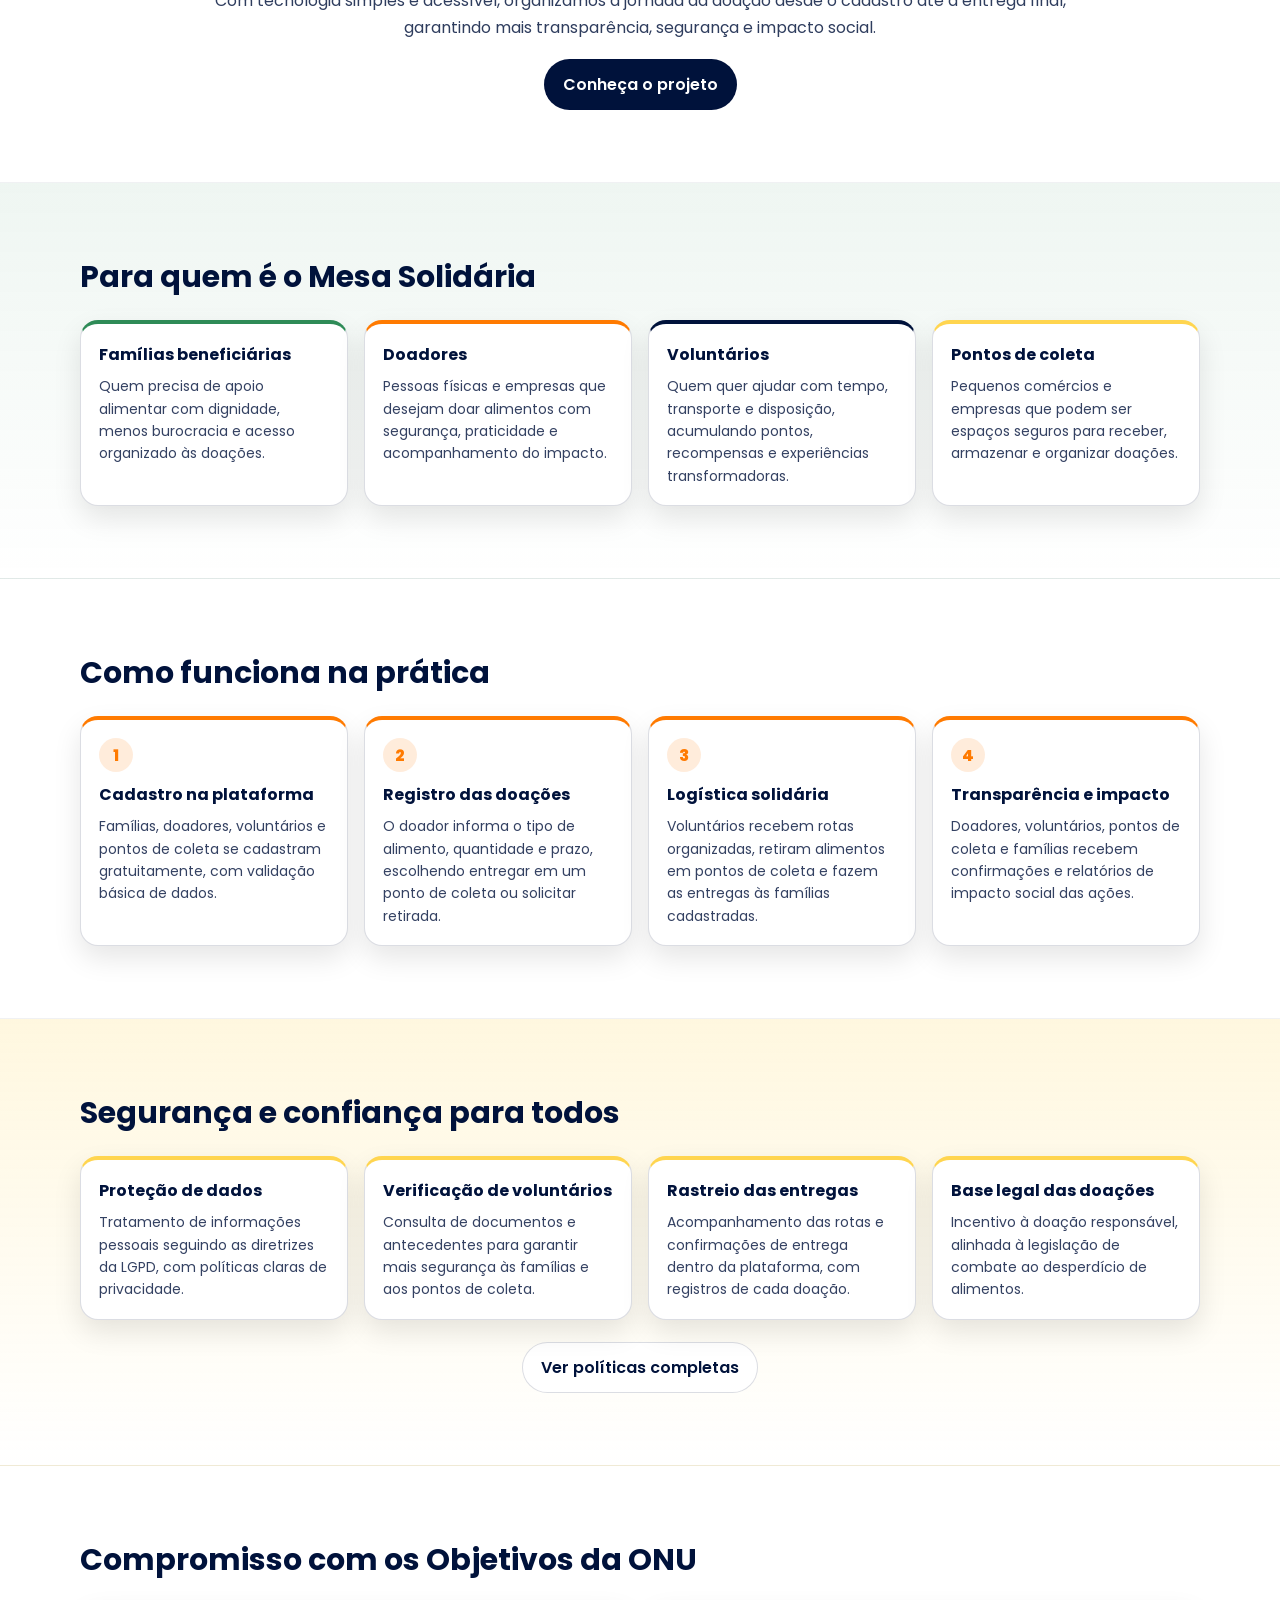
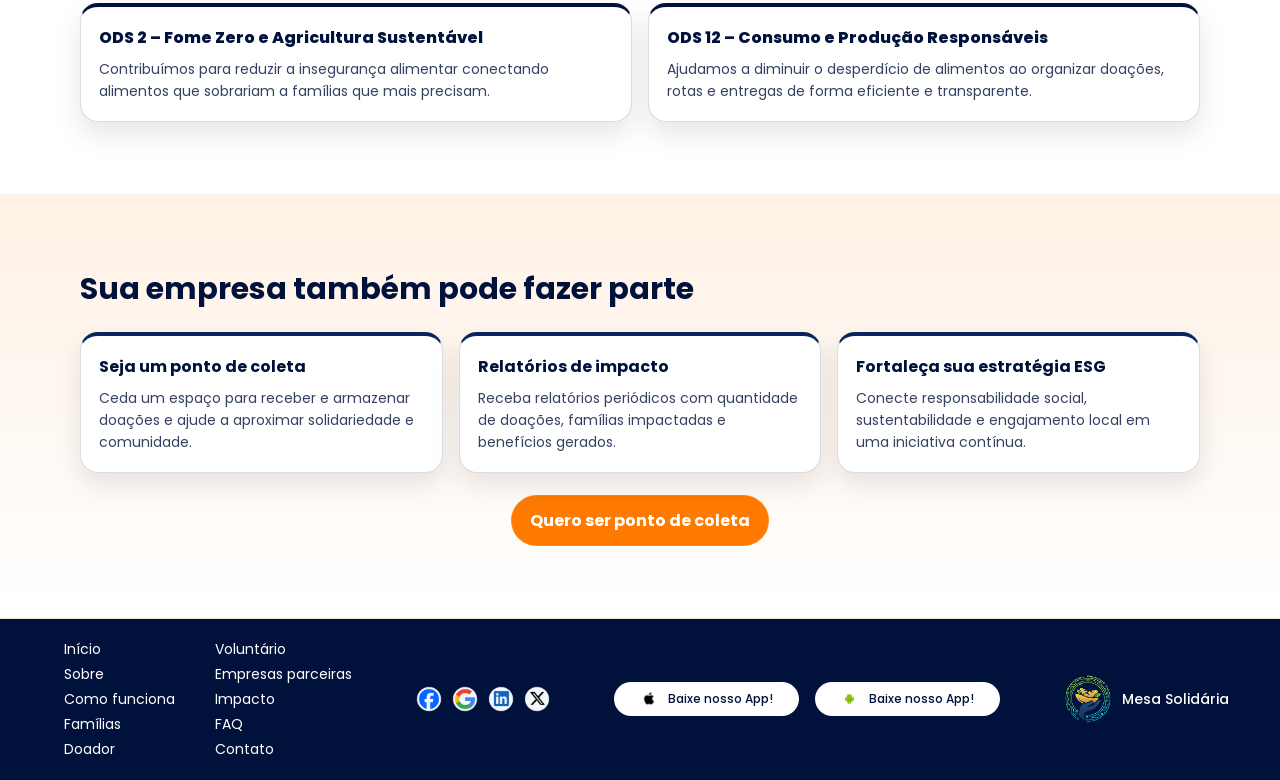
==== commit bc6c4e1e: "atualizando" ====
--- a/index.html
+++ b/index.html
@@ -23,7 +23,7 @@
     <header class="cabecalho">
       <div class="conteiner-navbar">
         <div class="area-logo">
-          <a href="inicio.html">
+          <a href="index.html">
             <img
               src="img/MESA SOLIDARIA - LOGO PRINCIPAL.svg"
               alt="Logo Mesa Solidária"
@@ -40,25 +40,26 @@
           <a href="familia.html" class="item-menu">Famílias</a>
           <a href="doador.html" class="item-menu">Doador</a>
           <a href="voluntario.html" class="item-menu">Voluntário</a>
-          <a href="empresaParceira.html" class="item-menu"
-            >Empresas parceiras</a
-          >
+          <a href="empresaParceira.html" class="item-menu">Empresas parceiras</a>
 
           <a href="impacto.html" class="item-menu">Impacto</a>
           <a href="faq.html" class="item-menu">FAQ</a>
           <a href="contato.html" class="item-menu">Contato</a>
         </nav>
 
-       <div class="area-botao">
-      <a class="botao-entrar" href="login.html">Entrar</a>
-
-      <button class="botao-menu" type="button" aria-label="Abrir menu" aria-expanded="false">
-        <span></span>
-      </button>
-    </div>
-  </div>
-</header>
-
+        <div class="area-botao">
+          <a class="botao-entrar" href="login.html">Entrar</a>
+
+          <button
+            class="botao-menu"
+            type="button"
+            aria-label="Abrir menu"
+            aria-expanded="false"
+          >
+            <span></span>
+          </button>
+        </div>
+      </div>
     </header>
 
     <div class="pagina">
@@ -73,13 +74,11 @@
           <div class="sobreposicao-banner"></div>
 
           <div class="conteudo-banner-inicial">
-            <h1 class="titulo-banner-inicial">
-              Transforme doações em refeições
-            </h1>
+            <h1 class="titulo-banner-inicial">Transforme doações em refeições</h1>
 
             <div class="grupo-botoes-banner">
               <a
-                href=""
+                href="doador.html"
                 id="botao-doar-agora"
                 class="botao-banner botao-banner-principal"
               >
@@ -102,61 +101,42 @@
             <div class="grade-cartoes-ajuda">
               <article class="cartao-ajuda">
                 <div class="icone-cartao icone-verde">
-                  <img
-                    src="img/icone_01.png"
-                    alt=""
-                    class="imagem-icone-cartao"
-                  />
+                  <img src="img/icone_01.png" alt="" class="imagem-icone-cartao" />
                 </div>
                 <h3 class="titulo-cartao">Arrecadação de Alimentos</h3>
                 <p class="texto-cartao">
-                  Alimentos perecíveis e não perecíveis, incluindo frutas e
-                  verduras.
+                  Alimentos perecíveis e não perecíveis, incluindo frutas e verduras.
                 </p>
               </article>
 
               <article class="cartao-ajuda">
                 <div class="icone-cartao icone-laranja">
-                  <img
-                    src="img/icone_02.png"
-                    alt=""
-                    class="imagem-icone-cartao"
-                  />
+                  <img src="img/icone_02.png" alt="" class="imagem-icone-cartao" />
                 </div>
                 <h3 class="titulo-cartao">Preparação de Refeições</h3>
                 <p class="texto-cartao">
-                  A partir da preparação de alimentos e da soma de várias
-                  doações, conseguimos proporcionar uma refeição completa.
+                  A partir da preparação de alimentos e da soma de várias doações,
+                  conseguimos proporcionar uma refeição completa.
                 </p>
               </article>
 
               <article class="cartao-ajuda">
                 <div class="icone-cartao icone-azul">
-                  <img
-                    src="img/icone_03.png"
-                    alt=""
-                    class="imagem-icone-cartao"
-                  />
+                  <img src="img/icone_03.png" alt="" class="imagem-icone-cartao" />
                 </div>
                 <h3 class="titulo-cartao">Redução de Desperdício</h3>
                 <p class="texto-cartao">
-                  Com planejamento e cuidado, transformamos desperdício em
-                  oportunidade.
+                  Com planejamento e cuidado, transformamos desperdício em oportunidade.
                 </p>
               </article>
 
               <article class="cartao-ajuda">
                 <div class="icone-cartao icone-amarelo">
-                  <img
-                    src="img/icone_04.png"
-                    alt=""
-                    class="imagem-icone-cartao"
-                  />
+                  <img src="img/icone_04.png" alt="" class="imagem-icone-cartao" />
                 </div>
                 <h3 class="titulo-cartao">Distribuição eficiente</h3>
                 <p class="texto-cartao">
-                  Distribuímos de forma organizada, garantindo que cada refeição
-                  chegue a tempo.
+                  Distribuímos de forma organizada, garantindo que cada refeição chegue a tempo.
                 </p>
               </article>
             </div>
@@ -168,61 +148,41 @@
             <div class="grade-cartoes-ajuda">
               <article class="cartao-ajuda">
                 <div class="icone-cartao icone-laranja">
-                  <img
-                    src="img/icone_05.png"
-                    alt=""
-                    class="imagem-icone-cartao"
-                  />
+                  <img src="img/icone_05.png" alt="" class="imagem-icone-cartao" />
                 </div>
                 <h3 class="titulo-cartao">Famílias cadastradas</h3>
                 <p class="texto-cartao">
-                  Com mais de 8 mil famílias cadastradas, levamos ajuda de forma
-                  eficiente a quem precisa.
+                  Com mais de 8 mil famílias cadastradas, levamos ajuda de forma eficiente a quem precisa.
                 </p>
               </article>
 
               <article class="cartao-ajuda">
                 <div class="icone-cartao icone-azul">
-                  <img
-                    src="img/icone_06.png"
-                    alt=""
-                    class="imagem-icone-cartao"
-                  />
+                  <img src="img/icone_06.png" alt="" class="imagem-icone-cartao" />
                 </div>
                 <h3 class="titulo-cartao">Voluntários Alcançados</h3>
                 <p class="texto-cartao">
-                  Com mais de 1,5 mil voluntários alcançados, nossa rede de
-                  solidariedade cresce a cada dia.
+                  Com mais de 1,5 mil voluntários alcançados, nossa rede de solidariedade cresce a cada dia.
                 </p>
               </article>
 
               <article class="cartao-ajuda">
                 <div class="icone-cartao icone-amarelo">
-                  <img
-                    src="img/icone_07.png"
-                    alt=""
-                    class="imagem-icone-cartao"
-                  />
+                  <img src="img/icone_07.png" alt="" class="imagem-icone-cartao" />
                 </div>
                 <h3 class="titulo-cartao">Doadores Ativos</h3>
                 <p class="texto-cartao">
-                  Nossa plataforma conta com mais de 5 mil doadores ativos
-                  apoiando a causa.
+                  Nossa plataforma conta com mais de 5 mil doadores ativos apoiando a causa.
                 </p>
               </article>
 
               <article class="cartao-ajuda">
                 <div class="icone-cartao icone-verde">
-                  <img
-                    src="img/icone_08.png"
-                    alt=""
-                    class="imagem-icone-cartao"
-                  />
+                  <img src="img/icone_08.png" alt="" class="imagem-icone-cartao" />
                 </div>
                 <h3 class="titulo-cartao">Pontos de coletas abertos</h3>
                 <p class="texto-cartao">
-                  Nossa rede conta com 14,5 mil pontos de coleta ativos,
-                  garantindo eficiência na distribuição.
+                  Nossa rede conta com 14,5 mil pontos de coleta ativos, garantindo eficiência na distribuição.
                 </p>
               </article>
             </div>
@@ -235,21 +195,17 @@
           <h2 class="titulo-secao">Sobre o Mesa Solidária</h2>
 
           <p class="texto-sobre-mesa">
-            O Mesa Solidária é uma plataforma digital que conecta famílias
-            beneficiárias, doadores, voluntários e pontos de coleta para reduzir
-            a fome e o desperdício de alimentos.
+            O Mesa Solidária é uma plataforma digital que conecta famílias beneficiárias,
+            doadores, voluntários e pontos de coleta para reduzir a fome e o desperdício de alimentos.
           </p>
 
           <p class="texto-sobre-mesa">
-            Com tecnologia simples e acessível, organizamos a jornada da doação
-            desde o cadastro até a entrega final, garantindo mais transparência,
-            segurança e impacto social.
+            Com tecnologia simples e acessível, organizamos a jornada da doação desde o cadastro até
+            a entrega final, garantindo mais transparência, segurança e impacto social.
           </p>
 
           <div class="area-botao-sobre">
-            <a href="sobre.html" class="botao-sobre-mesa">
-              Conheça o projeto
-            </a>
+            <a href="sobre.html" class="botao-sobre-mesa">Conheça o projeto</a>
           </div>
         </div>
       </section>
@@ -259,35 +215,31 @@
           <h2 class="titulo-secao">Para quem é o Mesa Solidária</h2>
 
           <div class="grade-publicos">
-            <article class="cartao-publico">
+            <article class="cartao-publico publico-familia">
               <h3 class="titulo-cartao-publico">Famílias beneficiárias</h3>
               <p class="texto-cartao-publico">
-                Quem precisa de apoio alimentar com dignidade, menos burocracia
-                e acesso organizado às doações.
-              </p>
-            </article>
-
-            <article class="cartao-publico">
+                Quem precisa de apoio alimentar com dignidade, menos burocracia e acesso organizado às doações.
+              </p>
+            </article>
+
+            <article class="cartao-publico publico-doador">
               <h3 class="titulo-cartao-publico">Doadores</h3>
               <p class="texto-cartao-publico">
-                Pessoas físicas e empresas que desejam doar alimentos com
-                segurança, praticidade e acompanhamento do impacto.
-              </p>
-            </article>
-
-            <article class="cartao-publico">
+                Pessoas físicas e empresas que desejam doar alimentos com segurança, praticidade e acompanhamento do impacto.
+              </p>
+            </article>
+
+            <article class="cartao-publico publico-voluntario">
               <h3 class="titulo-cartao-publico">Voluntários</h3>
               <p class="texto-cartao-publico">
-                Quem quer ajudar com tempo, transporte e disposição, acumulando
-                pontos, recompensas e experiências transformadoras.
-              </p>
-            </article>
-
-            <article class="cartao-publico">
+                Quem quer ajudar com tempo, transporte e disposição, acumulando pontos, recompensas e experiências transformadoras.
+              </p>
+            </article>
+
+            <article class="cartao-publico publico-pontodecoleta">
               <h3 class="titulo-cartao-publico">Pontos de coleta</h3>
               <p class="texto-cartao-publico">
-                Pequenos comércios e empresas que podem ser espaços seguros para
-                receber, armazenar e organizar doações.
+                Pequenos comércios e empresas que podem ser espaços seguros para receber, armazenar e organizar doações.
               </p>
             </article>
           </div>
@@ -303,8 +255,7 @@
               <span class="etapa-passo">1</span>
               <h3 class="titulo-passo-funcionamento">Cadastro na plataforma</h3>
               <p class="texto-passo-funcionamento">
-                Famílias, doadores, voluntários e pontos de coleta se cadastram
-                gratuitamente, com validação básica de dados.
+                Famílias, doadores, voluntários e pontos de coleta se cadastram gratuitamente, com validação básica de dados.
               </p>
             </article>
 
@@ -312,8 +263,7 @@
               <span class="etapa-passo">2</span>
               <h3 class="titulo-passo-funcionamento">Registro das doações</h3>
               <p class="texto-passo-funcionamento">
-                O doador informa o tipo de alimento, quantidade e prazo,
-                escolhendo entregar em um ponto de coleta ou solicitar retirada.
+                O doador informa o tipo de alimento, quantidade e prazo, escolhendo entregar em um ponto de coleta ou solicitar retirada.
               </p>
             </article>
 
@@ -321,19 +271,15 @@
               <span class="etapa-passo">3</span>
               <h3 class="titulo-passo-funcionamento">Logística solidária</h3>
               <p class="texto-passo-funcionamento">
-                Voluntários recebem rotas organizadas, retiram alimentos em
-                pontos de coleta e fazem as entregas às famílias cadastradas.
+                Voluntários recebem rotas organizadas, retiram alimentos em pontos de coleta e fazem as entregas às famílias cadastradas.
               </p>
             </article>
 
             <article class="cartao-passo-funcionamento">
               <span class="etapa-passo">4</span>
-              <h3 class="titulo-passo-funcionamento">
-                Transparência e impacto
-              </h3>
+              <h3 class="titulo-passo-funcionamento">Transparência e impacto</h3>
               <p class="texto-passo-funcionamento">
-                Doadores, voluntários, pontos de coleta e famílias recebem
-                confirmações e relatórios de impacto social das ações.
+                Doadores, voluntários, pontos de coleta e famílias recebem confirmações e relatórios de impacto social das ações.
               </p>
             </article>
           </div>
@@ -348,42 +294,34 @@
             <article class="cartao-seguranca">
               <h3 class="titulo-cartao-seguranca">Proteção de dados</h3>
               <p class="texto-cartao-seguranca">
-                Tratamento de informações pessoais seguindo as diretrizes da
-                LGPD, com políticas claras de privacidade.
+                Tratamento de informações pessoais seguindo as diretrizes da LGPD, com políticas claras de privacidade.
               </p>
             </article>
 
             <article class="cartao-seguranca">
-              <h3 class="titulo-cartao-seguranca">
-                Verificação de voluntários
-              </h3>
+              <h3 class="titulo-cartao-seguranca">Verificação de voluntários</h3>
               <p class="texto-cartao-seguranca">
-                Consulta de documentos e antecedentes para garantir mais
-                segurança às famílias e aos pontos de coleta.
+                Consulta de documentos e antecedentes para garantir mais segurança às famílias e aos pontos de coleta.
               </p>
             </article>
 
             <article class="cartao-seguranca">
               <h3 class="titulo-cartao-seguranca">Rastreio das entregas</h3>
               <p class="texto-cartao-seguranca">
-                Acompanhamento das rotas e confirmações de entrega dentro da
-                plataforma, com registros de cada doação.
+                Acompanhamento das rotas e confirmações de entrega dentro da plataforma, com registros de cada doação.
               </p>
             </article>
 
             <article class="cartao-seguranca">
               <h3 class="titulo-cartao-seguranca">Base legal das doações</h3>
               <p class="texto-cartao-seguranca">
-                Incentivo à doação responsável, alinhada à legislação de combate
-                ao desperdício de alimentos.
+                Incentivo à doação responsável, alinhada à legislação de combate ao desperdício de alimentos.
               </p>
             </article>
           </div>
 
           <div class="area-botao-politicas">
-            <a href="faq.html" class="botao-politicas">
-              Ver políticas completas
-            </a>
+            <a href="faq.html" class="botao-politicas">Ver políticas completas</a>
           </div>
         </div>
       </section>
@@ -394,22 +332,16 @@
 
           <div class="grade-ods">
             <article class="cartao-ods">
-              <h3 class="titulo-cartao-ods">
-                ODS 2 – Fome Zero e Agricultura Sustentável
-              </h3>
+              <h3 class="titulo-cartao-ods">ODS 2 – Fome Zero e Agricultura Sustentável</h3>
               <p class="texto-cartao-ods">
-                Contribuímos para reduzir a insegurança alimentar conectando
-                alimentos que sobrariam a famílias que mais precisam.
+                Contribuímos para reduzir a insegurança alimentar conectando alimentos que sobrariam a famílias que mais precisam.
               </p>
             </article>
 
             <article class="cartao-ods">
-              <h3 class="titulo-cartao-ods">
-                ODS 12 – Consumo e Produção Responsáveis
-              </h3>
+              <h3 class="titulo-cartao-ods">ODS 12 – Consumo e Produção Responsáveis</h3>
               <p class="texto-cartao-ods">
-                Ajudamos a diminuir o desperdício de alimentos ao organizar
-                doações, rotas e entregas de forma eficiente e transparente.
+                Ajudamos a diminuir o desperdício de alimentos ao organizar doações, rotas e entregas de forma eficiente e transparente.
               </p>
             </article>
           </div>
@@ -424,34 +356,27 @@
             <article class="cartao-empresa">
               <h3 class="titulo-cartao-empresa">Seja um ponto de coleta</h3>
               <p class="texto-cartao-empresa">
-                Ceda um espaço para receber e armazenar doações e ajude a
-                aproximar solidariedade e comunidade.
+                Ceda um espaço para receber e armazenar doações e ajude a aproximar solidariedade e comunidade.
               </p>
             </article>
 
             <article class="cartao-empresa">
               <h3 class="titulo-cartao-empresa">Relatórios de impacto</h3>
               <p class="texto-cartao-empresa">
-                Receba relatórios periódicos com quantidade de doações, famílias
-                impactadas e benefícios gerados.
+                Receba relatórios periódicos com quantidade de doações, famílias impactadas e benefícios gerados.
               </p>
             </article>
 
             <article class="cartao-empresa">
-              <h3 class="titulo-cartao-empresa">
-                Fortaleça sua estratégia ESG
-              </h3>
+              <h3 class="titulo-cartao-empresa">Fortaleça sua estratégia ESG</h3>
               <p class="texto-cartao-empresa">
-                Conecte responsabilidade social, sustentabilidade e engajamento
-                local em uma iniciativa contínua.
+                Conecte responsabilidade social, sustentabilidade e engajamento local em uma iniciativa contínua.
               </p>
             </article>
           </div>
 
           <div class="area-botao-empresas">
-            <a href="empresaParceira.html" class="botao-empresas">
-              Quero ser ponto de coleta
-            </a>
+            <a href="empresaParceira.html" class="botao-empresas">Quero ser ponto de coleta</a>
           </div>
         </div>
       </section>
@@ -461,28 +386,19 @@
       <div class="conteiner-rodape">
         <div class="bloco-links">
           <div class="coluna-links">
-            <a href="../../inicio.html" class="item-menu">Início</a>
-            <a href="../../Sobre/sobre.html" class="item-menu">Sobre</a>
-            <a href="../../Como_Funciona/como_funciona.html" class="item-menu">
-              Como funciona
-            </a>
-            <a href="../../Familia/familia.html" class="item-menu">Famílias</a>
-            <a href="../../doar/doar.html" class="item-menu">Doador</a>
+            <a href="index.html" class="item-menu">Início</a>
+            <a href="sobre.html" class="item-menu">Sobre</a>
+            <a href="comoFunciona.html" class="item-menu">Como funciona</a>
+            <a href="familia.html" class="item-menu">Famílias</a>
+            <a href="doador.html" class="item-menu">Doador</a>
           </div>
 
           <div class="coluna-links">
-            <a href="../../voluntario/voluntario.html" class="item-menu">
-              Voluntário
-            </a>
-            <a
-              href="../../Empresa Parceira/empresa_parceira.html"
-              class="item-menu"
-            >
-              Empresas parceiras
-            </a>
-            <a href="../../impacto/impacto.html" class="item-menu">Impacto</a>
-            <a href="../../FAQ/faq.html" class="item-menu">FAQ</a>
-            <a href="../../Contato/contato.html" class="item-menu">Contato</a>
+            <a href="voluntario.html" class="item-menu">Voluntário</a>
+            <a href="empresaParceira.html" class="item-menu">Empresas parceiras</a>
+            <a href="impacto.html" class="item-menu">Impacto</a>
+            <a href="faq.html" class="item-menu">FAQ</a>
+            <a href="contato.html" class="item-menu">Contato</a>
           </div>
         </div>
 
@@ -506,12 +422,12 @@
         <div class="linha-vertical"></div>
 
         <div class="bloco-apps">
-          <button class="botao-app">
+          <button class="botao-app" type="button">
             <img src="img/apple.png" alt="Apple" class="icone-app" />
             <span class="texto-botao-app">Baixe nosso App!</span>
           </button>
 
-          <button class="botao-app">
+          <button class="botao-app" type="button">
             <img src="img/android.png" alt="Android" class="icone-app" />
             <span class="texto-botao-app">Baixe nosso App!</span>
           </button>
--- a/css/navbar.css
+++ b/css/navbar.css
@@ -1,24 +1,32 @@
+:root {
+    --altura-cabecalho: 100px;
+    --azul: #00123B;
+    --branco: #FFF;
+    --verde: #2E8B57;
+    --amarelo: #FFD54F;
+    --branco-55: rgba(255, 255, 255, .55);
+    --branco-12: rgba(255, 255, 255, .12);
+    --branco-10: rgba(255, 255, 255, .1);
+    --s25: rgba(0, 0, 0, .25)
+}
+
 html,
 body {
-    width: 100%;
-}
-
-:root {
-    --altura-cabecalho: 100px;
+    width: 100%
 }
 
 * {
-    font-family: "Poppins", sans-serif;
-    box-sizing: border-box;
+    font-family: Poppins, sans-serif;
+    box-sizing: border-box
 }
 
 body {
     margin: 0;
-    padding-top: var(--altura-cabecalho);
+    padding-top: var(--altura-cabecalho)
 }
 
 .cabecalho {
-    background-color: #00123B;
+    background: var(--azul);
     height: var(--altura-cabecalho);
     display: flex;
     align-items: center;
@@ -28,8 +36,7 @@
     left: 0;
     width: 100%;
     z-index: 1000;
-
-    overflow-x: visible;
+    overflow-x: visible
 }
 
 .conteiner-navbar {
@@ -39,19 +46,19 @@
     align-items: center;
     justify-content: space-between;
     padding: 0 24px;
-    min-width: 0;
+    min-width: 0
 }
 
 .area-logo {
     display: flex;
     align-items: center;
-    flex-shrink: 0;
+    flex-shrink: 0
 }
 
 .imagem-logo {
     height: 75px;
     object-fit: contain;
-    display: block;
+    display: block
 }
 
 .menu {
@@ -61,19 +68,19 @@
     justify-content: space-evenly;
     gap: 28px;
     margin: 0 40px;
-    min-width: 0;
+    min-width: 0
 }
 
 .item-menu {
-    color: #FFFFFF;
+    color: var(--branco);
     font-size: 15px;
     text-decoration: none;
     white-space: nowrap;
-    font-weight: 400;
+    font-weight: 400
 }
 
 .item-menu:hover {
-    opacity: 0.8;
+    opacity: .8
 }
 
 .area-botao {
@@ -81,130 +88,124 @@
     align-items: center;
     justify-content: flex-end;
     gap: 12px;
-    flex-shrink: 0;
+    flex-shrink: 0
 }
 
 .botao-entrar {
-    background-color: transparent;
-    color: #FFFFFF;
-    border: 1.8px solid #FFFFFF;
+    background: transparent;
+    color: var(--branco);
+    border: 1.8px solid var(--branco);
     border-radius: 999px;
     padding: 8px 26px;
     font-size: 13px;
     font-weight: 600;
     cursor: pointer;
-    transition: 0.2s ease;
-
+    transition: .2s ease;
     display: inline-flex;
     align-items: center;
     justify-content: center;
-    text-decoration: none;
+    text-decoration: none
 }
 
 .botao-entrar:hover {
-    background-color: #2E8B57;
-    border-color: #2E8B57;
-    color: #FFFFFF;
-    box-shadow: 0 6px 18px rgba(0, 0, 0, 0.25);
+    background: var(--verde);
+    border-color: var(--verde);
+    color: var(--branco);
+    box-shadow: 0 6px 18px var(--s25)
 }
 
 .botao-entrar:focus-visible {
-    outline: 2px solid #FFD54F;
-    outline-offset: 2px;
+    outline: 2px solid var(--amarelo);
+    outline-offset: 2px
 }
 
 .botao-menu {
     display: none;
-    /* aparece só no responsivo */
     align-items: center;
     justify-content: center;
     width: 44px;
     height: 44px;
-    border: 1.8px solid rgba(255, 255, 255, 0.55);
+    border: 1.8px solid var(--branco-55);
     background: transparent;
     border-radius: 12px;
-    cursor: pointer;
+    cursor: pointer
 }
 
 .botao-menu span {
     width: 20px;
     height: 2px;
-    background: #FFFFFF;
+    background: var(--branco);
     position: relative;
     display: block;
-    border-radius: 999px;
-}
-
-.botao-menu span::before,
-.botao-menu span::after {
+    border-radius: 999px
+}
+
+.botao-menu span:before,
+.botao-menu span:after {
     content: "";
     position: absolute;
     left: 0;
     width: 20px;
     height: 2px;
-    background: #FFFFFF;
-    border-radius: 999px;
-}
-
-.botao-menu span::before {
-    top: -6px;
-}
-
-.botao-menu span::after {
-    top: 6px;
-}
-
-@media (max-width: 1600px) {
+    background: var(--branco);
+    border-radius: 999px
+}
+
+.botao-menu span:before {
+    top: -6px
+}
+
+.botao-menu span:after {
+    top: 6px
+}
+
+@media (max-width:1600px) {
     .menu {
         gap: 16px;
-        margin: 0 18px;
+        margin: 0 18px
     }
 
     .item-menu {
-        font-size: 14px;
+        font-size: 14px
     }
 
     .botao-entrar {
-        padding: 8px 18px;
-    }
-}
-
-@media (max-width: 1200px) {
+        padding: 8px 18px
+    }
+}
+
+@media (max-width:1200px) {
 
     html,
     body {
-        overflow-x: hidden;
-        /* evita arrastar pro lado */
+        overflow-x: hidden
     }
 
     .cabecalho {
-        overflow-x: clip;
-        /* corta qualquer sobra no responsivo */
+        overflow-x: clip
     }
 
     :root {
-        --altura-cabecalho: 90px;
+        --altura-cabecalho: 90px
     }
 
     .conteiner-navbar {
-        padding: 0 16px;
+        padding: 0 16px
     }
 
     .imagem-logo {
-        height: 64px;
+        height: 64px
     }
 
     .botao-menu {
-        display: inline-flex;
-    }
-
-    /* some o menu horizontal */
+        display: inline-flex
+    }
+
     .menu {
         display: none;
-        margin: 0;
-    }
-
-    /* menu aberto vira painel */
+        margin: 0
+    }
+
     .menu.ativo {
         display: flex;
         position: fixed;
@@ -213,17 +214,14 @@
         right: 0;
         width: 100%;
         z-index: 1100;
-
         flex-direction: column;
         align-items: flex-start;
         gap: 10px;
-
         padding: 14px 16px;
-        background: #00123B;
-        border-top: 1px solid rgba(255, 255, 255, 0.12);
-
+        background: var(--azul);
+        border-top: 1px solid var(--branco-12);
         max-height: calc(100vh - var(--altura-cabecalho));
-        overflow-y: auto;
+        overflow-y: auto
     }
 
     .menu.ativo .item-menu {
@@ -231,35 +229,35 @@
         padding: 10px 12px;
         border-radius: 12px;
         white-space: normal;
-        font-size: 15px;
+        font-size: 15px
     }
 
     .menu.ativo .item-menu:hover {
-        background: rgba(255, 255, 255, 0.10);
-        opacity: 1;
+        background: var(--branco-10);
+        opacity: 1
     }
 
     .botao-entrar {
-        padding: 8px 18px;
-    }
-}
-
-@media (max-width: 600px) {
+        padding: 8px 18px
+    }
+}
+
+@media (max-width:600px) {
     :root {
-        --altura-cabecalho: 80px;
+        --altura-cabecalho: 80px
     }
 
     .imagem-logo {
-        height: 56px;
+        height: 56px
     }
 
     .botao-entrar {
         padding: 8px 14px;
-        font-size: 12px;
+        font-size: 12px
     }
 
     .botao-menu {
         width: 42px;
-        height: 42px;
+        height: 42px
     }
 }
--- a/css/inicio.css
+++ b/css/inicio.css
@@ -1,146 +1,583 @@
-:root{
-  --azul:#00123B;--azul-2:#0A245F;--verde:#2E8B57;--laranja:#FF7A00;--amarelo:#FFD54F;
-  --fundo:#FFF;--texto:#00123B;--borda:rgba(0,18,59,.14);--sombra:0 12px 28px rgba(0,0,0,.10);
-  --tinta-azul:rgba(0,18,59,.06);--tinta-verde:rgba(46,139,87,.08);--tinta-laranja:rgba(255,122,0,.10);--tinta-amarelo:rgba(255,213,79,.18);
-}
-
-html{scroll-behavior:smooth;scroll-padding-top:80px}
-body{margin:0;font-family:"Poppins",sans-serif;color:var(--texto);background:var(--fundo)}
-.pagina,.secao-banner-inicial{width:100%}
-
-.fundo-banner-inicial{position:relative;width:100%;min-height:520px;display:flex;align-items:center;justify-content:center;overflow:hidden}
-.imagem-banner-fundo{position:absolute;inset:0;width:100%;height:100%;object-fit:cover}
-.sobreposicao-banner{position:absolute;inset:0;background:rgba(0,0,0,.5)}
-.conteudo-banner-inicial{position:relative;z-index:2;width:min(1120px,calc(100% - 48px));text-align:center;color:#fff;padding:64px 0}
-.titulo-banner-inicial{margin:0 0 18px;font-size:clamp(28px,5vw,44px);font-weight:700;letter-spacing:.2px}
-.grupo-botoes-banner{display:flex;gap:12px;justify-content:center;flex-wrap:wrap;margin-top:16px}
-.botao-banner{width:200px;display:inline-flex;align-items:center;justify-content:center;padding:12px 18px;border-radius:999px;text-decoration:none;font-weight:600;transition:transform .18s ease,background-color .18s ease,color .18s ease;border:1px solid rgba(255,255,255,.25)}
-.botao-banner:hover{transform:translateY(-1px)}
-.botao-banner-principal{background:var(--laranja);color:#fff;border-color:rgba(255,255,255,.1)}
-.botao-banner-principal:hover{background:#e86f00}
-.botao-banner-secundario{background:rgba(255,255,255,.14);color:#fff}
-.botao-banner-secundario:hover{background:rgba(0,18,59,.06)}
-
-.titulo-secao{margin:0 0 14px;font-size:clamp(22px,3vw,30px);font-weight:700;color:var(--azul)}
-.texto-secao,.texto-sobre-mesa{margin:0 0 12px;line-height:1.7;color:rgba(0,18,59,.82)}
-
-.secao-ajuda-destaques,.secao-publicos,.secao-seguranca,.secao-empresas{
-  padding:72px 0;background-color:transparent;
-  border-top:1px solid rgba(0,18,59,.06);border-bottom:1px solid rgba(0,18,59,.06)
-}
-.secao-ajuda-destaques{background-image:linear-gradient(180deg,var(--tinta-azul),rgba(255,255,255,0))}
-.secao-publicos{background-image:linear-gradient(180deg,var(--tinta-verde),rgba(255,255,255,0))}
-.secao-seguranca{background-image:linear-gradient(180deg,var(--tinta-amarelo),rgba(255,255,255,0))}
-.secao-empresas{background-image:linear-gradient(180deg,var(--tinta-laranja),rgba(255,255,255,0))}
-
-.secao-sobre-mesa,.secao-como-funciona,.secao-ods{padding:72px 0}
-
-.conteiner-ajuda-destaques,.conteiner-publicos,.conteiner-como-funciona,.conteiner-seguranca,.conteiner-ods,.conteiner-empresas{
-  width:min(1120px,calc(100% - 48px));margin:0 auto
-}
-.conteiner-ajuda-destaques{display:grid;grid-template-columns:1fr;gap:34px}
-.conteiner-sobre-mesa{width:min(900px,calc(100% - 48px));margin:0 auto;text-align:center}
-
-.titulo-bloco-ajuda{margin:0 0 14px;font-size:22px;font-weight:700;color:var(--azul)}
-
-.grade-cartoes-ajuda,.grade-publicos,.grade-passos-funcionamento,.grade-seguranca{
-  margin-top:20px;display:grid;grid-template-columns:repeat(4,minmax(0,1fr));gap:16px
-}
-.grade-cartoes-ajuda{margin-top:0}
-.grade-ods{margin-top:20px;display:grid;grid-template-columns:repeat(2,minmax(0,1fr));gap:16px}
-.grade-empresas{margin-top:20px;display:grid;grid-template-columns:repeat(3,minmax(0,1fr));gap:16px}
-
-.cartao-ajuda,.cartao-publico,.cartao-passo-funcionamento,.cartao-seguranca,.cartao-ods,.cartao-empresa{
-  background:#fff;border-radius:18px;padding:18px;border:1px solid var(--borda);box-shadow:var(--sombra);
-  transition:transform .2s ease,box-shadow .2s ease
-}
-.cartao-ajuda{cursor:pointer;position:relative;overflow:hidden;transform-style:preserve-3d}
-.cartao-ajuda:hover,.cartao-publico:hover,.cartao-passo-funcionamento:hover,.cartao-seguranca:hover,.cartao-empresa:hover{
-  transform:translateY(-2px);box-shadow:0 18px 40px rgba(0,0,0,.10)
-}
-
-.cartao-publico{border-top:4px solid var(--verde)}
-.cartao-passo-funcionamento{border-top:4px solid var(--laranja)}
-.cartao-seguranca{border-top:4px solid var(--amarelo)}
-.cartao-ods{border-top:4px solid var(--azul)}
-.cartao-empresa{border-top:4px solid var(--azul-2)}
-
-.icone-cartao{
-  width:64px;height:64px;border-radius:14px;display:flex;align-items:center;justify-content:center;
-  padding:0;line-height:0;overflow:hidden;margin-bottom:12px
-}
-.icone-verde{background:var(--verde)!important}
-.icone-laranja{background:var(--laranja)!important}
-.icone-azul{background:var(--azul)!important}
-.icone-amarelo{background:var(--amarelo)!important}
-.imagem-icone-cartao{width:52px;height:52px;display:block;object-fit:contain}
-
-.titulo-cartao,.titulo-cartao-publico,.titulo-passo-funcionamento,.titulo-cartao-seguranca,.titulo-cartao-empresa{
-  margin:0 0 8px;font-size:16px;font-weight:700;color:var(--azul)
-}
-.titulo-cartao-ods{margin:0 0 8px;font-size:16px;font-weight:800;color:var(--azul)}
-.texto-cartao,.texto-cartao-publico,.texto-passo-funcionamento,.texto-cartao-seguranca,.texto-cartao-ods,.texto-cartao-empresa{
-  margin:0;line-height:1.6;color:rgba(0,18,59,.80);font-size:14px
-}
-
-.cartao-ajuda.virado{transform:rotateY(180deg)}
-
-.area-botao-sobre{margin-top:18px}
-.botao-sobre-mesa{
-  display:inline-flex;align-items:center;justify-content:center;padding:12px 18px;border-radius:999px;
-  background:var(--azul);color:#fff;text-decoration:none;font-weight:600;border:1px solid rgba(0,18,59,.10);
-  transition:transform .18s ease,background-color .18s ease
-}
-.botao-sobre-mesa:hover{transform:translateY(-1px);background:var(--azul-2)}
-
-.etapa-passo{
-  display:inline-flex;width:34px;height:34px;border-radius:999px;align-items:center;justify-content:center;
-  font-weight:800;background:rgba(255,122,0,.14);color:var(--laranja);margin-bottom:10px
-}
-
-.area-botao-politicas,.area-botao-empresas{margin-top:22px;text-align:center}
-.botao-politicas{
-  display:inline-flex;align-items:center;justify-content:center;padding:12px 18px;border-radius:999px;
-  text-decoration:none;font-weight:600;border:1px solid var(--borda);color:var(--azul);background:#fff;
-  transition:transform .18s ease,background-color .18s ease
-}
-.botao-politicas:hover{transform:translateY(-1px);background:rgba(0,18,59,.06)}
-.botao-empresas{
-  display:inline-flex;align-items:center;justify-content:center;padding:12px 18px;border-radius:999px;
-  background:var(--laranja);color:#fff;text-decoration:none;font-weight:700;border:1px solid rgba(255,255,255,.10);
-  transition:transform .18s ease,background-color .18s ease
-}
-.botao-empresas:hover{transform:translateY(-1px);background:#e86f00}
-
-.cartao-ajuda,.cartao-publico,.cartao-passo-funcionamento,.cartao-seguranca,.cartao-ods,.cartao-empresa{
-  opacity:0;transform:translateY(14px);transition:opacity .55s ease,transform .55s ease
-}
-.visivel{opacity:1!important;transform:translateY(0)!important}
-
-.confete{position:absolute;width:10px;height:10px;border-radius:3px;pointer-events:none;animation:confete-explodir .8s ease-out forwards}
-@keyframes confete-explodir{to{transform:translate(var(--confete-x),var(--confete-y)) rotate(var(--confete-rotacao));opacity:0}}
-
-a:focus-visible,button:focus-visible{outline:3px solid rgba(255,122,0,.45);outline-offset:3px;border-radius:999px}
-
-@media (min-width:601px) and (max-width:1024px){
-  .conteudo-banner-inicial{padding:56px 0}
-  .conteiner-ajuda-destaques,.conteiner-publicos,.conteiner-como-funciona,.conteiner-seguranca,.conteiner-ods,.conteiner-empresas{width:min(1120px,calc(100% - 40px))}
-  .secao-ajuda-destaques,.secao-sobre-mesa,.secao-publicos,.secao-como-funciona,.secao-seguranca,.secao-ods,.secao-empresas{padding:56px 0}
-  .grade-cartoes-ajuda,.grade-publicos,.grade-passos-funcionamento,.grade-seguranca{grid-template-columns:repeat(2,minmax(0,1fr))}
-  .grade-empresas{grid-template-columns:repeat(2,minmax(0,1fr))}
-  .grade-ods{grid-template-columns:repeat(2,minmax(0,1fr))}
-}
-
-@media (max-width:600px){
-  html{scroll-padding-top:72px}
-  .conteudo-banner-inicial{width:calc(100% - 32px);padding:44px 0}
-  .fundo-banner-inicial{min-height:420px}
-  .grupo-botoes-banner{flex-direction:column;align-items:center;gap:10px}
-  .botao-banner{width:min(320px,100%)}
-  .conteiner-ajuda-destaques,.conteiner-publicos,.conteiner-como-funciona,.conteiner-seguranca,.conteiner-ods,.conteiner-empresas,.conteiner-sobre-mesa{width:calc(100% - 32px)}
-  .secao-ajuda-destaques,.secao-sobre-mesa,.secao-publicos,.secao-como-funciona,.secao-seguranca,.secao-ods,.secao-empresas{padding:44px 0}
-  .grade-cartoes-ajuda,.grade-publicos,.grade-passos-funcionamento,.grade-seguranca,.grade-empresas,.grade-ods{grid-template-columns:1fr;gap:12px}
-  .cartao-ajuda,.cartao-publico,.cartao-passo-funcionamento,.cartao-seguranca,.cartao-ods,.cartao-empresa{padding:16px;border-radius:16px}
-  .icone-cartao{width:56px;height:56px}
-  .imagem-icone-cartao{width:28px;height:28px}
-}
+:root {
+  --azul: #00123B;
+  --azul-2: #0A245F;
+  --verde: #2E8B57;
+  --laranja: #FF7A00;
+  --amarelo: #FFD54F;
+  --fundo: #FFF;
+  --texto: #00123B;
+  --borda: rgba(0, 18, 59, .14);
+  --sombra: 0 12px 28px rgba(0, 0, 0, .10);
+  --tinta-azul: rgba(0, 18, 59, .06);
+  --tinta-verde: rgba(46, 139, 87, .08);
+  --tinta-laranja: rgba(255, 122, 0, .10);
+  --tinta-amarelo: rgba(255, 213, 79, .18);
+}
+
+html {
+  scroll-behavior: smooth;
+  scroll-padding-top: 80px
+}
+
+body {
+  margin: 0;
+  font-family: "Poppins", sans-serif;
+  color: var(--texto);
+  background: var(--fundo)
+}
+
+.pagina,
+.secao-banner-inicial {
+  width: 100%
+}
+
+.fundo-banner-inicial {
+  position: relative;
+  width: 100%;
+  min-height: 520px;
+  display: flex;
+  align-items: center;
+  justify-content: center;
+  overflow: hidden
+}
+
+.imagem-banner-fundo {
+  position: absolute;
+  inset: 0;
+  width: 100%;
+  height: 100%;
+  object-fit: cover
+}
+
+.sobreposicao-banner {
+  position: absolute;
+  inset: 0;
+  background: rgba(0, 0, 0, .5)
+}
+
+.conteudo-banner-inicial {
+  position: relative;
+  z-index: 2;
+  width: min(1120px, calc(100% - 48px));
+  text-align: center;
+  color: #fff;
+  padding: 64px 0
+}
+
+.titulo-banner-inicial {
+  margin: 0 0 18px;
+  font-size: clamp(28px, 5vw, 44px);
+  font-weight: 700;
+  letter-spacing: .2px
+}
+
+.grupo-botoes-banner {
+  display: flex;
+  gap: 12px;
+  justify-content: center;
+  flex-wrap: wrap;
+  margin-top: 16px
+}
+
+.botao-banner {
+  width: 200px;
+  display: inline-flex;
+  align-items: center;
+  justify-content: center;
+  padding: 12px 18px;
+  border-radius: 999px;
+  text-decoration: none;
+  font-weight: 600;
+  transition: transform .18s ease, background-color .18s ease, color .18s ease;
+  border: 1px solid rgba(255, 255, 255, .25)
+}
+
+.botao-banner:hover {
+  transform: translateY(-1px)
+}
+
+.botao-banner-principal {
+  background: var(--laranja);
+  color: #fff;
+  border-color: rgba(255, 255, 255, .1)
+}
+
+.botao-banner-principal:hover {
+  background: #e86f00
+}
+
+.botao-banner-secundario {
+  background: rgba(255, 255, 255, .14);
+  color: #fff
+}
+
+.botao-banner-secundario:hover {
+  background: rgba(0, 18, 59, .06)
+}
+
+.titulo-secao {
+  margin: 0 0 14px;
+  font-size: clamp(22px, 3vw, 30px);
+  font-weight: 700;
+  color: var(--azul)
+}
+
+.texto-secao,
+.texto-sobre-mesa {
+  margin: 0 0 12px;
+  line-height: 1.7;
+  color: rgba(0, 18, 59, .82)
+}
+
+.secao-ajuda-destaques,
+.secao-publicos,
+.secao-seguranca,
+.secao-empresas {
+  padding: 72px 0;
+  background-color: transparent;
+  border-top: 1px solid rgba(0, 18, 59, .06);
+  border-bottom: 1px solid rgba(0, 18, 59, .06)
+}
+
+.secao-ajuda-destaques {
+  background-image: linear-gradient(180deg, var(--tinta-azul), rgba(255, 255, 255, 0))
+}
+
+.secao-publicos {
+  background-image: linear-gradient(180deg, var(--tinta-verde), rgba(255, 255, 255, 0))
+}
+
+.secao-seguranca {
+  background-image: linear-gradient(180deg, var(--tinta-amarelo), rgba(255, 255, 255, 0))
+}
+
+.secao-empresas {
+  background-image: linear-gradient(180deg, var(--tinta-laranja), rgba(255, 255, 255, 0))
+}
+
+.secao-sobre-mesa,
+.secao-como-funciona,
+.secao-ods {
+  padding: 72px 0
+}
+
+.conteiner-ajuda-destaques,
+.conteiner-publicos,
+.conteiner-como-funciona,
+.conteiner-seguranca,
+.conteiner-ods,
+.conteiner-empresas {
+  width: min(1120px, calc(100% - 48px));
+  margin: 0 auto
+}
+
+.conteiner-ajuda-destaques {
+  display: grid;
+  grid-template-columns: 1fr;
+  gap: 34px
+}
+
+.conteiner-sobre-mesa {
+  width: min(900px, calc(100% - 48px));
+  margin: 0 auto;
+  text-align: center
+}
+
+.titulo-bloco-ajuda {
+  margin: 0 0 14px;
+  font-size: 22px;
+  font-weight: 700;
+  color: var(--azul)
+}
+
+.grade-cartoes-ajuda,
+.grade-publicos,
+.grade-passos-funcionamento,
+.grade-seguranca {
+  margin-top: 20px;
+  display: grid;
+  grid-template-columns: repeat(4, minmax(0, 1fr));
+  gap: 16px
+}
+
+.grade-cartoes-ajuda {
+  margin-top: 0
+}
+
+.grade-ods {
+  margin-top: 20px;
+  display: grid;
+  grid-template-columns: repeat(2, minmax(0, 1fr));
+  gap: 16px
+}
+
+.grade-empresas {
+  margin-top: 20px;
+  display: grid;
+  grid-template-columns: repeat(3, minmax(0, 1fr));
+  gap: 16px
+}
+
+.cartao-ajuda,
+.cartao-publico,
+.cartao-passo-funcionamento,
+.cartao-seguranca,
+.cartao-ods,
+.cartao-empresa {
+  background: #fff;
+  border-radius: 18px;
+  padding: 18px;
+  border: 1px solid var(--borda);
+  box-shadow: var(--sombra);
+  transition: transform .2s ease, box-shadow .2s ease
+}
+
+.cartao-ajuda {
+  cursor: pointer;
+  position: relative;
+  overflow: hidden;
+  transform-style: preserve-3d
+}
+
+.cartao-ajuda:hover,
+.cartao-publico:hover,
+.cartao-passo-funcionamento:hover,
+.cartao-seguranca:hover,
+.cartao-empresa:hover {
+  transform: translateY(-2px);
+  box-shadow: 0 18px 40px rgba(0, 0, 0, .10)
+}
+
+.publico-voluntario {
+  border-top: 4px solid var(--azul)
+}
+.publico-familia {
+  border-top: 4px solid var(--verde)
+}
+.publico-doador {
+  border-top: 4px solid var(--laranja)
+}
+.publico-pontodecoleta {
+  border-top: 4px solid var(--amarelo)
+}
+
+
+.cartao-passo-funcionamento {
+  border-top: 4px solid var(--laranja)
+}
+
+.cartao-seguranca {
+  border-top: 4px solid var(--amarelo)
+}
+
+.cartao-ods {
+  border-top: 4px solid var(--azul)
+}
+
+.cartao-empresa {
+  border-top: 4px solid var(--azul-2)
+}
+
+.icone-cartao {
+  width: 64px;
+  height: 64px;
+  border-radius: 14px;
+  display: flex;
+  align-items: center;
+  justify-content: center;
+  padding: 0;
+  line-height: 0;
+  overflow: hidden;
+  margin-bottom: 12px
+}
+
+.icone-verde {
+  background: var(--verde) !important
+}
+
+.icone-laranja {
+  background: var(--laranja) !important
+}
+
+.icone-azul {
+  background: var(--azul) !important
+}
+
+.icone-amarelo {
+  background: var(--amarelo) !important
+}
+
+.imagem-icone-cartao {
+  width: 52px;
+  height: 52px;
+  display: block;
+  object-fit: contain
+}
+
+.titulo-cartao,
+.titulo-cartao-publico,
+.titulo-passo-funcionamento,
+.titulo-cartao-seguranca,
+.titulo-cartao-empresa {
+  margin: 0 0 8px;
+  font-size: 16px;
+  font-weight: 700;
+  color: var(--azul)
+}
+
+.titulo-cartao-ods {
+  margin: 0 0 8px;
+  font-size: 16px;
+  font-weight: 800;
+  color: var(--azul)
+}
+
+.texto-cartao,
+.texto-cartao-publico,
+.texto-passo-funcionamento,
+.texto-cartao-seguranca,
+.texto-cartao-ods,
+.texto-cartao-empresa {
+  margin: 0;
+  line-height: 1.6;
+  color: rgba(0, 18, 59, .80);
+  font-size: 14px
+}
+
+.cartao-ajuda.virado {
+  transform: rotateY(180deg)
+}
+
+.area-botao-sobre {
+  margin-top: 18px
+}
+
+.botao-sobre-mesa {
+  display: inline-flex;
+  align-items: center;
+  justify-content: center;
+  padding: 12px 18px;
+  border-radius: 999px;
+  background: var(--azul);
+  color: #fff;
+  text-decoration: none;
+  font-weight: 600;
+  border: 1px solid rgba(0, 18, 59, .10);
+  transition: transform .18s ease, background-color .18s ease
+}
+
+.botao-sobre-mesa:hover {
+  transform: translateY(-1px);
+  background: var(--azul-2)
+}
+
+.etapa-passo {
+  display: inline-flex;
+  width: 34px;
+  height: 34px;
+  border-radius: 999px;
+  align-items: center;
+  justify-content: center;
+  font-weight: 800;
+  background: rgba(255, 122, 0, .14);
+  color: var(--laranja);
+  margin-bottom: 10px
+}
+
+.area-botao-politicas,
+.area-botao-empresas {
+  margin-top: 22px;
+  text-align: center
+}
+
+.botao-politicas {
+  display: inline-flex;
+  align-items: center;
+  justify-content: center;
+  padding: 12px 18px;
+  border-radius: 999px;
+  text-decoration: none;
+  font-weight: 600;
+  border: 1px solid var(--borda);
+  color: var(--azul);
+  background: #fff;
+  transition: transform .18s ease, background-color .18s ease
+}
+
+.botao-politicas:hover {
+  transform: translateY(-1px);
+  background: rgba(0, 18, 59, .06)
+}
+
+.botao-empresas {
+  display: inline-flex;
+  align-items: center;
+  justify-content: center;
+  padding: 12px 18px;
+  border-radius: 999px;
+  background: var(--laranja);
+  color: #fff;
+  text-decoration: none;
+  font-weight: 700;
+  border: 1px solid rgba(255, 255, 255, .10);
+  transition: transform .18s ease, background-color .18s ease
+}
+
+.botao-empresas:hover {
+  transform: translateY(-1px);
+  background: #e86f00
+}
+
+.cartao-ajuda,
+.cartao-publico,
+.cartao-passo-funcionamento,
+.cartao-seguranca,
+.cartao-ods,
+.cartao-empresa {
+  opacity: 0;
+  transform: translateY(14px);
+  transition: opacity .55s ease, transform .55s ease
+}
+
+.visivel {
+  opacity: 1 !important;
+  transform: translateY(0) !important
+}
+
+.confete {
+  position: absolute;
+  width: 10px;
+  height: 10px;
+  border-radius: 3px;
+  pointer-events: none;
+  animation: confete-explodir .8s ease-out forwards
+}
+
+@keyframes confete-explodir {
+  to {
+    transform: translate(var(--confete-x), var(--confete-y)) rotate(var(--confete-rotacao));
+    opacity: 0
+  }
+}
+
+a:focus-visible,
+button:focus-visible {
+  outline: 3px solid rgba(255, 122, 0, .45);
+  outline-offset: 3px;
+  border-radius: 999px
+}
+
+@media (min-width:601px) and (max-width:1024px) {
+  .conteudo-banner-inicial {
+    padding: 56px 0
+  }
+
+  .conteiner-ajuda-destaques,
+  .conteiner-publicos,
+  .conteiner-como-funciona,
+  .conteiner-seguranca,
+  .conteiner-ods,
+  .conteiner-empresas {
+    width: min(1120px, calc(100% - 40px))
+  }
+
+  .secao-ajuda-destaques,
+  .secao-sobre-mesa,
+  .secao-publicos,
+  .secao-como-funciona,
+  .secao-seguranca,
+  .secao-ods,
+  .secao-empresas {
+    padding: 56px 0
+  }
+
+  .grade-cartoes-ajuda,
+  .grade-publicos,
+  .grade-passos-funcionamento,
+  .grade-seguranca {
+    grid-template-columns: repeat(2, minmax(0, 1fr))
+  }
+
+  .grade-empresas {
+    grid-template-columns: repeat(2, minmax(0, 1fr))
+  }
+
+  .grade-ods {
+    grid-template-columns: repeat(2, minmax(0, 1fr))
+  }
+}
+
+@media (max-width:600px) {
+  html {
+    scroll-padding-top: 72px
+  }
+
+  .conteudo-banner-inicial {
+    width: calc(100% - 32px);
+    padding: 44px 0
+  }
+
+  .fundo-banner-inicial {
+    min-height: 420px
+  }
+
+  .grupo-botoes-banner {
+    flex-direction: column;
+    align-items: center;
+    gap: 10px
+  }
+
+  .botao-banner {
+    width: min(320px, 100%)
+  }
+
+  .conteiner-ajuda-destaques,
+  .conteiner-publicos,
+  .conteiner-como-funciona,
+  .conteiner-seguranca,
+  .conteiner-ods,
+  .conteiner-empresas,
+  .conteiner-sobre-mesa {
+    width: calc(100% - 32px)
+  }
+
+  .secao-ajuda-destaques,
+  .secao-sobre-mesa,
+  .secao-publicos,
+  .secao-como-funciona,
+  .secao-seguranca,
+  .secao-ods,
+  .secao-empresas {
+    padding: 44px 0
+  }
+
+  .grade-cartoes-ajuda,
+  .grade-publicos,
+  .grade-passos-funcionamento,
+  .grade-seguranca,
+  .grade-empresas,
+  .grade-ods {
+    grid-template-columns: 1fr;
+    gap: 12px
+  }
+
+  .cartao-ajuda,
+  .cartao-publico,
+  .cartao-passo-funcionamento,
+  .cartao-seguranca,
+  .cartao-ods,
+  .cartao-empresa {
+    padding: 16px;
+    border-radius: 16px
+  }
+
+  .icone-cartao {
+    width: 56px;
+    height: 56px
+  }
+
+  .imagem-icone-cartao {
+    width: 28px;
+    height: 28px
+  }
+}
--- a/css/footer.css
+++ b/css/footer.css
@@ -1,21 +1,25 @@
+:root {
+    --azul: #00123B;
+    --branco: #FFF;
+    --branco-25: rgba(255, 255, 255, .25)
+}
+
 html,
 body {
     height: 100%;
-    margin: 0;
+    margin: 0
 }
 
 .pagina {
     min-height: 100vh;
     display: flex;
-    flex-direction: column;
-}
-
-/* FOOTER */
+    flex-direction: column
+}
 
 .rodape {
     margin-top: auto;
-    background-color: #00123B;
-    padding: 20px 0;
+    background: var(--azul);
+    padding: 20px 0
 }
 
 .conteiner-rodape {
@@ -25,59 +29,59 @@
     align-items: center;
     justify-content: space-between;
     gap: 32px;
-    padding: 0 24px;
+    padding: 0 24px
 }
 
 .bloco-links {
     display: flex;
     gap: 40px;
-    color: #FFFFFF;
-    font-size: 12px;
+    color: var(--branco);
+    font-size: 12px
 }
 
 .coluna-links {
     display: flex;
     flex-direction: column;
-    gap: 4px;
+    gap: 4px
 }
 
 .link-rodape {
-    color: #FFFFFF;
+    color: var(--branco);
     text-decoration: none;
-    font-size: 12px;
+    font-size: 12px
 }
 
 .link-rodape:hover {
-    opacity: 0.8;
+    opacity: .8
 }
 
 .linha-vertical {
     width: 1px;
     height: 56px;
-    background-color: rgba(255, 255, 255, 0.25);
+    background: var(--branco-25)
 }
 
 .bloco-sociais {
     display: flex;
     align-items: center;
-    gap: 10px;
+    gap: 10px
 }
 
 .link-social {
-    display: inline-flex;
+    display: inline-flex
 }
 
 .icone-social {
     width: 26px;
     height: 26px;
     border-radius: 50%;
-    object-fit: cover;
+    object-fit: cover
 }
 
 .bloco-apps {
     display: flex;
     align-items: center;
-    gap: 16px;
+    gap: 16px
 }
 
 .botao-app {
@@ -86,39 +90,128 @@
     gap: 10px;
     padding: 8px 26px;
     border-radius: 999px;
-    border: none;
-    background-color: #FFFFFF;
-    cursor: pointer;
+    border: 0;
+    background: var(--branco);
+    cursor: pointer
 }
 
 .icone-app {
     width: 18px;
     height: 18px;
-    object-fit: contain;
+    object-fit: contain
 }
 
 .texto-botao-app {
     font-size: 12px;
     font-weight: 500;
-    color: #00123B;
-    white-space: nowrap;
+    color: var(--azul);
+    white-space: nowrap
 }
 
 .bloco-logo-rodape {
     display: flex;
     align-items: center;
-    gap: 10px;
+    gap: 10px
 }
 
 .logo-rodape {
     width: 48px;
     height: 48px;
-    object-fit: contain;
+    object-fit: contain
 }
 
 .texto-logo-rodape {
-    color: #FFFFFF;
+    color: var(--branco);
     font-size: 14px;
     font-weight: 500;
-    white-space: nowrap;
-}
+    white-space: nowrap
+}
+
+@media (max-width: 1024px) {
+  .conteiner-rodape {
+    flex-wrap: wrap;
+    justify-content: center;
+    gap: 20px;
+    padding: 0 16px;
+  }
+
+  .linha-vertical {
+    display: none;
+  }
+
+  .bloco-links {
+    width: 100%;
+    justify-content: center;
+    gap: 28px;
+    text-align: left;
+  }
+
+  .bloco-sociais,
+  .bloco-apps,
+  .bloco-logo-rodape {
+    justify-content: center;
+  }
+
+  .botao-app {
+    padding: 8px 18px;
+  }
+}
+
+@media (max-width: 600px) {
+  .rodape {
+    padding: 24px 0;
+  }
+
+  .conteiner-rodape {
+    flex-direction: column;
+    align-items: stretch;
+    gap: 18px;
+  }
+
+  .bloco-links {
+    width: 100%;
+    flex-direction: column;
+    gap: 14px;
+    align-items: center;
+    text-align: center;
+  }
+
+  .coluna-links {
+    gap: 8px;
+  }
+
+  .bloco-sociais {
+    justify-content: center;
+    gap: 12px;
+  }
+
+  .icone-social {
+    width: 28px;
+    height: 28px;
+  }
+
+  .bloco-apps {
+    width: 100%;
+    flex-direction: column;
+    gap: 12px;
+  }
+
+  .botao-app {
+    width: 100%;
+    justify-content: center;
+    padding: 10px 16px;
+  }
+
+  .texto-botao-app {
+    white-space: normal;
+  }
+
+  .bloco-logo-rodape {
+    justify-content: center;
+  }
+
+  .texto-logo-rodape {
+    white-space: normal;
+    text-align: center;
+  }
+}
